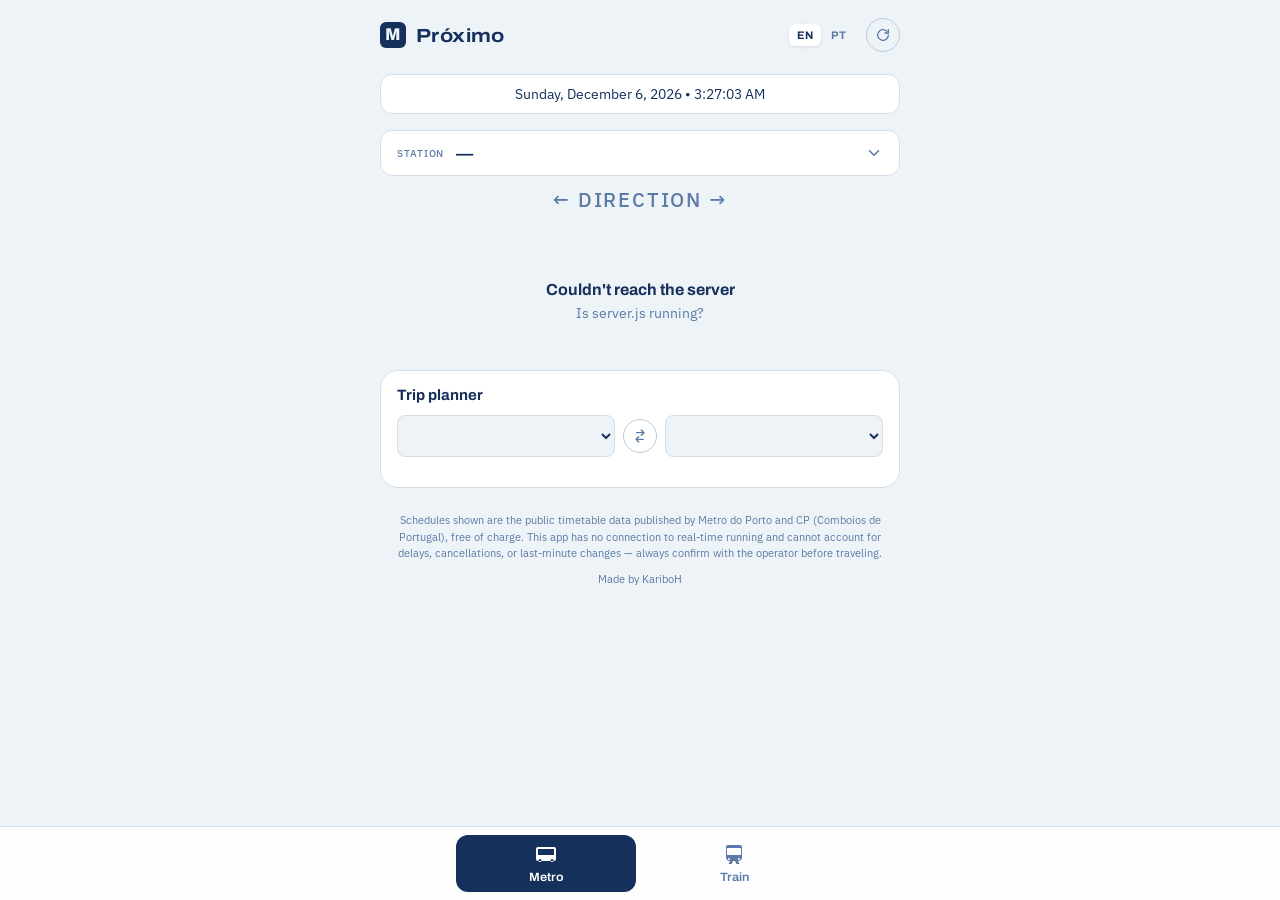
==== public/index.html @ eed1ecce "Added trip planer" ====
<!DOCTYPE html>
<html lang="en">

<head>
  <meta charset="utf-8">
  <meta name="viewport" content="width=device-width, initial-scale=1, viewport-fit=cover">
  <meta name="theme-color" content="#EEF3F7">
  <title>Próximo — Porto Metro</title>
  <link rel="icon" href="./images/favicon.svg" type="image/svg+xml">
  <link rel="preconnect" href="https://fonts.googleapis.com">
  <link rel="preconnect" href="https://fonts.gstatic.com" crossorigin>
  <link
    href="https://fonts.googleapis.com/css2?family=Archivo:wdth,wght@100..125,400..800&family=IBM+Plex+Mono:wght@400;500;600&family=IBM+Plex+Sans:wght@400;500;600&display=swap"
    rel="stylesheet">
  <link rel="stylesheet" href="style.css">
</head>

<body>

  <header class="masthead">
    <span class="masthead__mark" aria-hidden="true">M</span>
    <h1 class="masthead__title">Próximo</h1>
    <div class="lang-switch" id="lang-switch" role="group" data-i18n-aria-label="lang.aria"></div>
    <button class="masthead__refresh" id="refresh" type="button" data-i18n-aria-label="masthead.refresh">
      <svg viewBox="0 0 24 24" aria-hidden="true">
        <path d="M20 12a8 8 0 1 1-2.34-5.66M20 4v5h-5" />
      </svg>
    </button>
  </header>

  <main>
    <div class="status-bar">
      <div class="status-bar__clock" id="clock-display">—</div>
      <div class="status-bar__holiday" id="holiday-warning" hidden>
        <strong data-i18n="holiday.title"></strong>
        <span data-i18n="holiday.body"></span>
      </div>
    </div>
    <div class="chooser">
      <button class="chooser__current" id="stop-button" type="button" aria-expanded="false" aria-controls="stop-panel">
        <span class="chooser__eyebrow" data-i18n="station.label">Station</span>
        <span class="chooser__name" id="stop-name">—</span>
        <svg class="chooser__chev" viewBox="0 0 24 24" aria-hidden="true">
          <path d="M6 9l6 6 6-6" />
        </svg>
      </button>
      <div class="chooser__panel" id="stop-panel" hidden>
        <input class="chooser__search" id="stop-search" type="search" data-i18n-placeholder="station.search.placeholder"
          data-i18n-aria-label="station.search.aria" autocomplete="off" spellcheck="false">
        <div class="chooser__recents" id="stop-recents"></div>
        <ul class="chooser__list" id="stop-list" role="listbox" data-i18n-aria-label="station.list.aria"></ul>
      </div>
    </div>

    <section class="picker" aria-labelledby="picker-heading">
      <h2 class="picker__heading" id="picker-heading" data-i18n="direction.heading">Direction</h2>
      <div class="picker__diagram" id="diagram"></div>
      <div class="line-filter" id="line-filter" hidden>
        <span class="line-filter__label" id="line-filter-label"></span>
        <button type="button" class="line-filter__clear" id="line-filter-clear" data-i18n="line.clear"></button>
      </div>
    </section>

    <div class="line-dots" id="line-dots" hidden></div>

    <section class="board" id="board" aria-live="polite" aria-busy="true">
      <div class="board__loading" data-i18n="board.loading">Loading times…</div>
    </section>

    <section class="planner" aria-labelledby="planner-heading">
      <h2 class="planner__heading" id="planner-heading" data-i18n="planner.heading">Trip planner</h2>
      <div class="planner__row">
        <select class="planner__select" id="planner-from" data-i18n-aria-label="planner.from.aria"></select>
        <button type="button" class="planner__swap" id="planner-swap" data-i18n-aria-label="planner.swap.aria">
          <svg viewBox="0 0 24 24" aria-hidden="true">
            <path d="M7 7h11m0 0-4-4m4 4-4 4M17 17H6m0 0 4 4m-4-4 4-4" />
          </svg>
        </button>
        <select class="planner__select" id="planner-to" data-i18n-aria-label="planner.to.aria"></select>
      </div>
      <div class="planner__result" id="planner-result"></div>
    </section>

    <p class="stamp" id="stamp"></p>
    <p class="stamp" id="feed-validity"></p>
  </main>

  <p class="disclaimer" data-i18n="disclaimer.text"></p>

  <footer class="footer">Made by KariboH</footer>

  <nav class="tabbar" id="tabbar" role="tablist">
    <button class="tab" type="button" role="tab" data-mode="metro" aria-selected="true">
      <span class="tab__icon" aria-hidden="true">
        <svg viewBox="0 0 24 24"><path d="M4 4h16a2 2 0 0 1 2 2v10a2 2 0 0 1-2 2H4a2 2 0 0 1-2-2V6a2 2 0 0 1 2-2zm2 12a1.5 1.5 0 1 0 0 3 1.5 1.5 0 0 0 0-3zm12 0a1.5 1.5 0 1 0 0 3 1.5 1.5 0 0 0 0-3zM4 6v6h16V6H4z"/></svg>
      </span>
      <span class="tab__label" data-i18n="tab.metro">Metro</span>
    </button>
    <button class="tab" type="button" role="tab" data-mode="cp" aria-selected="false">
      <span class="tab__icon" aria-hidden="true">
        <svg viewBox="0 0 24 24"><path d="M6 2h12a2 2 0 0 1 2 2v10a4 4 0 0 1-4 4l1.5 3h-3L13 18h-2l-1.5 3h-3L8 18a4 4 0 0 1-4-4V4a2 2 0 0 1 2-2zm-1 10h14V5H5v7zm2 3a1 1 0 1 0 0 2 1 1 0 0 0 0-2zm10 0a1 1 0 1 0 0 2 1 1 0 0 0 0-2z"/></svg>
      </span>
      <span class="tab__label" data-i18n="tab.cp">Comboio</span>
    </button>
  </nav>

  <script type="module" src="app.js"></script>
</body>

</html>
---- public/style.css ----
/* ── Tokens ─────────────────────────────────────────────────────────
   Palette: Porto azulejo. Cool porcelain ground, cobalt ink, and the
   metro line colours as the only saturated things on the page.
   ------------------------------------------------------------------ */
:root {
  --porcelain: #eef3f7;
  --glaze: #ffffff;
  --ink: #16305c;
  --ink-soft: #5b7ba6;
  --hairline: #d4dfe9;
  --hairline-firm: #b9cbdc;

  --r-sm: 6px;
  --r-md: 12px;
  --r-lg: 18px;

  --pad: 20px;

  --display: "Archivo", system-ui, sans-serif;
  --body: "IBM Plex Sans", system-ui, sans-serif;
  --data: "IBM Plex Mono", ui-monospace, monospace;
}

* {
  box-sizing: border-box;
}

html,
body {
  margin: 0;
  background: var(--porcelain);
  color: var(--ink);
  font-family: var(--body);
  -webkit-text-size-adjust: 100%;
}

body {
  max-width: 560px;
  margin-inline: auto;
  padding: 0 var(--pad) calc(48px + env(safe-area-inset-bottom));
}

:focus-visible {
  outline: 2px solid var(--ink);
  outline-offset: 3px;
  border-radius: var(--r-sm);
}

/* ── Masthead ───────────────────────────────────────────────────── */
.masthead {
  display: flex;
  align-items: center;
  gap: 10px;
  padding: calc(18px + env(safe-area-inset-top)) 0 22px;
}

.masthead__mark {
  display: grid;
  place-items: center;
  width: 26px;
  height: 26px;
  border-radius: var(--r-sm);
  background: var(--ink);
  color: var(--porcelain);
  font-family: var(--display);
  font-weight: 800;
  font-size: 17px;
  line-height: 1;
  padding-bottom: 1px;
}

.masthead__title {
  margin: 0;
  font-family: var(--display);
  font-weight: 700;
  font-variation-settings: "wdth" 115;
  font-size: 19px;
  letter-spacing: 0.02em;
}

.lang-switch {
  margin-left: auto;
  display: flex;
  gap: 2px;
  padding: 2px;
  background: var(--porcelain);
  border-radius: 8px;
}
.lang-switch__btn {
  border: 0;
  border-radius: 6px;
  padding: 5px 8px;
  background: transparent;
  color: var(--ink-soft);
  font-family: var(--display);
  font-size: 11px;
  font-weight: 700;
  letter-spacing: 0.03em;
  cursor: pointer;
}
.lang-switch__btn[aria-pressed="true"] {
  background: var(--glaze);
  color: var(--ink);
  box-shadow: 0 1px 3px rgba(22, 48, 92, 0.12);
}

.masthead__refresh {
  width: 34px;
  height: 34px;
  display: grid;
  place-items: center;
  border: 1px solid var(--hairline-firm);
  border-radius: 50%;
  background: transparent;
  color: var(--ink-soft);
  cursor: pointer;
}
.masthead__refresh svg {
  width: 16px;
  height: 16px;
  fill: none;
  stroke: currentColor;
  stroke-width: 2;
  stroke-linecap: round;
  stroke-linejoin: round;
}
.masthead__refresh[data-spinning="true"] svg {
  animation: spin 700ms linear infinite;
}

@keyframes spin {
  to {
    transform: rotate(360deg);
  }
}

/* ── Status Bar & Clock ─────────────────────────────────────────── */
.status-bar {
  display: flex;
  flex-direction: column;
  gap: 8px;
  margin-bottom: 16px;
}

.status-bar__clock {
  text-align: center;
  font-family: var(--body);
  font-size: 14px;
  color: var(--ink);
  background: var(--glaze);
  padding: 10px;
  border: 1px solid var(--hairline);
  border-radius: var(--r-md);
}

.status-bar__holiday {
  background: #ffeeba; /* High-contrast warning yellow */
  color: #856404;
  padding: 12px 14px;
  border-radius: var(--r-md);
  border: 1px solid #ffeeba;
  font-family: var(--body);
  font-size: 13px;
  text-align: center;
  line-height: 1.4;
}

.status-bar__holiday strong {
  display: block;
  font-family: var(--display);
  font-size: 15px;
  margin-bottom: 2px;
}

/* ── Stop chooser ───────────────────────────────────────────────── */
.chooser {
  position: relative;
}

.chooser__current {
  width: 100%;
  display: grid;
  grid-template-columns: auto 1fr auto;
  align-items: center;
  gap: 12px;
  padding: 13px 16px;
  background: var(--glaze);
  border: 1px solid var(--hairline);
  border-radius: var(--r-md);
  cursor: pointer;
  text-align: left;
  font-family: inherit;
  color: inherit;
}
.chooser__eyebrow {
  font-size: 10px;
  font-weight: 500;
  letter-spacing: 0.09em;
  text-transform: uppercase;
  color: var(--ink-soft);
}
.chooser__name {
  font-family: var(--display);
  font-size: 16px;
  font-weight: 700;
  font-variation-settings: "wdth" 108;
}
.chooser__chev {
  width: 18px;
  height: 18px;
  fill: none;
  stroke: var(--ink-soft);
  stroke-width: 2;
  stroke-linecap: round;
  stroke-linejoin: round;
  transition: transform 160ms;
}
.chooser__current[aria-expanded="true"] .chooser__chev {
  transform: rotate(180deg);
}

.chooser__panel {
  position: absolute;
  inset: calc(100% + 6px) 0 auto;
  z-index: 20;
  background: var(--glaze);
  border: 1px solid var(--hairline-firm);
  border-radius: var(--r-md);
  box-shadow: 0 14px 34px rgba(22, 48, 92, 0.16);
  padding: 10px;
  display: flex;
  flex-direction: column;
  gap: 8px;
}
.chooser__panel[hidden] {
  display: none;
}

.chooser__search {
  width: 100%;
  padding: 11px 12px;
  border: 1px solid var(--hairline);
  border-radius: 8px;
  background: var(--porcelain);
  font-family: var(--body);
  font-size: 15px;
  color: var(--ink);
}
.chooser__search::placeholder {
  color: var(--ink-soft);
}

.chooser__recents {
  display: flex;
  flex-wrap: wrap;
  gap: 6px;
}
.chooser__recents:empty {
  display: none;
}
.chip {
  border: 1px solid var(--hairline-firm);
  background: transparent;
  border-radius: 999px;
  padding: 6px 12px;
  font-family: var(--display);
  font-size: 12px;
  font-weight: 600;
  color: var(--ink-soft);
  cursor: pointer;
}

.chooser__list {
  margin: 0;
  padding: 0;
  list-style: none;
  max-height: 46vh;
  overflow-y: auto;
  overscroll-behavior: contain;
}
.chooser__item {
  width: 100%;
  display: flex;
  align-items: center;
  gap: 10px;
  padding: 11px 8px;
  border: 0;
  border-bottom: 1px solid var(--hairline);
  background: transparent;
  font-family: var(--body);
  font-size: 15px;
  color: var(--ink);
  cursor: pointer;
  text-align: left;
}
li:last-child .chooser__item {
  border-bottom: 0;
}
.chooser__item[aria-selected="true"] {
  font-weight: 600;
}
.chooser__dots {
  margin-left: auto;
  display: flex;
  gap: 4px;
  flex: none;
}
.dot {
  width: 9px;
  height: 9px;
  border-radius: 50%;
  background: var(--c, var(--hairline-firm));
}
.chooser__none {
  padding: 18px 8px;
  text-align: center;
  color: var(--ink-soft);
  font-size: 14px;
}

/* ── Direction picker cards ─────────────────────────────────────── */
.picker {
  padding: 20px 0 24px;
}

.picker__heading {
  margin: -10px 0 10px;
  font-family: var(--body);
  font-size: 20px;
  font-weight: 500;
  letter-spacing: 0.09em;
  text-transform: uppercase;
  color: var(--ink-soft);
  text-align: center;
}

/* Add the left arrow */
.picker__heading::before {
  content: "← "; /* You can also use the unicode "\2190 " */
}

/* Add the right arrow */
.picker__heading::after {
  content: " →"; /* You can also use the unicode " \2192" */
}

.picker__diagram {
  display: grid;
  grid-template-columns: 1fr 1fr;
  gap: 10px;
}

/* Full-width for a terminus (single direction) */
.dircard--full {
  grid-column: 1 / -1;
}

.dircard {
  display: flex;
  flex-direction: column;
  gap: 12px;
  padding: 16px 16px 14px;
  background: var(--glaze);
  border: 2px solid var(--hairline);
  border-radius: var(--r-md);
  cursor: pointer;
  text-align: left;
  transition:
    border-color 160ms,
    background 160ms;
}

.dircard--active {
  border-color: var(--ink);
  background: var(--ink);
}

.dircard__top {
  display: flex;
  align-items: center;
  gap: 10px;
}

.dircard__arrow {
  flex: none;
  width: 28px;
  height: 28px;
  fill: none;
  stroke: var(--ink-soft);
  stroke-width: 2.2;
  stroke-linecap: round;
  stroke-linejoin: round;
  transition: stroke 160ms;
}
.dircard--active .dircard__arrow {
  stroke: var(--glaze);
}

.dircard__label {
  font-family: var(--display);
  font-size: 16px;
  font-weight: 700;
  font-variation-settings: "wdth" 108;
  color: var(--ink);
  line-height: 1.2;
  transition: color 160ms;
}
.dircard--active .dircard__label {
  color: var(--glaze);
}

/* Line pills */
.dircard__lines {
  display: flex;
  flex-direction: column;
  gap: 5px;
}

.dirpill {
  display: flex;
  align-items: center;
  gap: 7px;
  width: 100%;
  padding: 3px 4px;
  margin: -3px -4px;
  border-radius: 6px;
  background: transparent;
}
.dirpill--active {
  background: rgba(22, 48, 92, 0.08);
}
.dircard--active .dirpill--active {
  background: rgba(255, 255, 255, 0.2);
}
.dirpill--active .dirpill__dest {
  color: var(--ink);
  font-weight: 600;
}
.dircard--active .dirpill--active .dirpill__dest {
  color: var(--glaze);
}

.dirpill__badge {
  flex: none;
  display: grid;
  place-items: center;
  min-width: 28px;
  height: 20px;
  padding: 0 5px;
  border-radius: 4px;
  color: #fff;
  font-family: var(--display);
  font-size: 11px;
  font-weight: 700;
  line-height: 1;
}

.dirpill__dest {
  font-family: var(--body);
  font-size: 12px;
  color: var(--ink-soft);
  transition: color 160ms;
  white-space: nowrap;
  overflow: hidden;
  text-overflow: ellipsis;
}
.dircard--active .dirpill__dest {
  color: rgba(255, 255, 255, 0.75);
}

.line-dots {
  display: flex;
  flex-wrap: wrap;
  gap: 10px;
  margin: 4px 0 14px;
}
.line-dots[hidden] {
  display: none;
}
.linedot {
  min-width: 40px;
  height: 40px;
  padding: 0 6px;
  flex: none;
  display: grid;
  place-items: center;
  border-radius: 20px;
  border: 2px solid transparent;
  background: var(--c, var(--ink));
  color: #fff;
  font-family: var(--display);
  font-weight: 700;
  font-size: 15px;
  line-height: 1;
  white-space: nowrap;
  cursor: pointer;
  transition: transform 120ms, box-shadow 120ms;
}
.linedot:active {
  transform: scale(0.92);
}
.linedot--active {
  border-color: var(--ink);
  box-shadow: 0 0 0 2px var(--glaze), 0 0 0 4px var(--ink);
}

.line-filter {
  display: flex;
  align-items: center;
  justify-content: space-between;
  gap: 10px;
  margin-top: 10px;
  padding: 8px 12px;
  background: var(--glaze);
  border: 1px solid var(--hairline);
  border-radius: var(--r-md);
}
.line-filter[hidden] {
  display: none;
}
.line-filter__label {
  display: flex;
  align-items: center;
}
.line-filter__clear {
  border: 0;
  background: transparent;
  color: var(--ink-soft);
  font-family: var(--display);
  font-size: 12px;
  font-weight: 600;
  text-decoration: underline;
  cursor: pointer;
  padding: 4px;
}

/* ── Board ──────────────────────────────────────────────────────── */
.board {
  display: flex;
  flex-direction: column;
  gap: 8px;
}

.board__loading,
.board__empty {
  padding: 34px 0;
  text-align: center;
  color: var(--ink-soft);
  font-size: 14px;
}
.board__empty strong {
  display: block;
  font-family: var(--display);
  font-size: 16px;
  color: var(--ink);
  margin-bottom: 6px;
}

/* line badge */
.badge {
  display: grid;
  place-items: center;
  min-width: 28px;
  height: 28px;
  padding: 0 6px;
  border-radius: 14px;
  background: var(--line, var(--ink));
  color: #fff;
  font-family: var(--display);
  font-weight: 700;
  font-size: 14px;
  line-height: 1;
  white-space: nowrap;
  flex: none;
}
.badge--lg {
  min-width: 38px;
  height: 38px;
  padding: 0 8px;
  border-radius: 19px;
  font-size: 18px;
}
.badge--onlight {
  color: #fff;
}

/* next departure — the one you actually look at */
.next {
  position: relative;
  display: grid;
  grid-template-columns: auto 1fr auto;
  align-items: center;
  gap: 14px;
  padding: 22px 20px;
  background: var(--glaze);
  border: 1px solid var(--hairline);
  border-radius: var(--r-lg);
  overflow: hidden;
}
.next::before {
  content: "";
  position: absolute;
  inset: 0 auto 0 0;
  width: 5px;
  background: var(--line, var(--ink));
}

.next__headsign {
  display: flex;
  align-items: center;
  gap: 8px;
  font-family: var(--display);
  font-size: 17px;
  font-weight: 600;
  font-variation-settings: "wdth" 105;
  line-height: 1.2;
}
.next__time {
  font-family: var(--data);
  font-size: 12px;
  color: var(--ink-soft);
  margin-top: 3px;
}

.next__count {
  display: flex;
  align-items: baseline;
  gap: 3px;
}
.next__min {
  font-family: var(--display);
  font-size: 46px;
  font-weight: 700;
  font-variation-settings: "wdth" 112;
  line-height: 0.9;
  font-variant-numeric: tabular-nums;
}
.next__unit {
  font-family: var(--body);
  font-size: 12px;
  font-weight: 500;
  color: var(--ink-soft);
}
.next__due {
  font-family: var(--display);
  font-size: 22px;
  font-weight: 700;
  font-variation-settings: "wdth" 112;
  color: var(--line, var(--ink));
}

/* the rest */
.row {
  display: grid;
  grid-template-columns: auto 1fr auto;
  align-items: center;
  gap: 14px;
  padding: 13px 20px;
  background: var(--glaze);
  border: 1px solid var(--hairline);
  border-radius: var(--r-md);
}
.row__headsign {
  display: flex;
  align-items: center;
  gap: 6px;
  font-size: 14px;
  font-weight: 500;
  line-height: 1.2;
}

.last-tag {
  flex: none;
  padding: 2px 7px;
  border-radius: 999px;
  background: #c0392b;
  color: #fff;
  font-family: var(--display);
  font-size: 10px;
  font-weight: 700;
  letter-spacing: 0.04em;
  text-transform: uppercase;
  line-height: 1.5;
}
.row__time {
  font-family: var(--data);
  font-size: 11px;
  color: var(--ink-soft);
  margin-top: 2px;
}
.row__count {
  font-family: var(--data);
  font-size: 15px;
  font-weight: 600;
  font-variant-numeric: tabular-nums;
}
.row__count span {
  font-size: 10px;
  font-weight: 400;
  color: var(--ink-soft);
  margin-left: 2px;
}

/* ── Stamp ──────────────────────────────────────────────────────── */
.stamp {
  margin: 20px 0 0;
  text-align: center;
  font-family: var(--data);
  font-size: 10px;
  letter-spacing: 0.06em;
  color: var(--hairline-firm);
  text-transform: uppercase;
}

.stamp[data-stale="true"] {
  color: #b25000;
  letter-spacing: 0.02em;
}

body[data-loading="true"] .board {
  opacity: 0.45;
}
.board {
  transition: opacity 160ms;
}

@media (prefers-reduced-motion: reduce) {
  * {
    animation-duration: 0.01ms !important;
    transition-duration: 0.01ms !important;
  }
}

/* ── Bottom tab bar ─────────────────────────────────────────────── */
body {
  padding-bottom: calc(76px + env(safe-area-inset-bottom));
}

.tabbar {
  position: fixed;
  left: 0;
  right: 0;
  bottom: 0;
  z-index: 40;
  display: flex;
  justify-content: center;
  gap: 8px;
  padding: 8px 12px calc(8px + env(safe-area-inset-bottom));
  background: rgba(255, 255, 255, 0.9);
  backdrop-filter: blur(12px);
  -webkit-backdrop-filter: blur(12px);
  border-top: 1px solid var(--hairline);
}
.tab {
  flex: 1;
  max-width: 180px;
  display: flex;
  flex-direction: column;
  align-items: center;
  gap: 3px;
  padding: 8px 4px;
  border: 0;
  border-radius: 12px;
  background: transparent;
  color: var(--ink-soft);
  cursor: pointer;
  transition:
    background 140ms,
    color 140ms;
}
.tab__icon svg {
  width: 24px;
  height: 24px;
  fill: currentColor;
  display: block;
}
.tab__label {
  font-family: var(--display);
  font-size: 12px;
  font-weight: 600;
  font-variation-settings: "wdth" 105;
}
.tab[aria-selected="true"] {
  background: var(--ink);
  color: var(--glaze);
}

/* ── Find-mode switch ───────────────────────────────────────────── */
.modes {
  display: flex;
  gap: 4px;
  padding: 4px;
  background: var(--porcelain);
  border-radius: 10px;
}
.modes__btn {
  flex: 1;
  padding: 8px;
  border: 0;
  border-radius: 7px;
  background: transparent;
  color: var(--ink-soft);
  font-family: var(--display);
  font-size: 13px;
  font-weight: 600;
  cursor: pointer;
}
.modes__btn[aria-selected="true"] {
  background: var(--glaze);
  color: var(--ink);
  box-shadow: 0 1px 3px rgba(22, 48, 92, 0.12);
}

.find {
  display: flex;
  flex-direction: column;
  gap: 8px;
}

/* ── Line badges grid ───────────────────────────────────────────── */
.lines {
  display: grid;
  grid-template-columns: repeat(auto-fill, minmax(56px, 1fr));
  gap: 7px;
  max-height: 44vh;
  overflow-y: auto;
  overscroll-behavior: contain;
  padding: 2px;
}
.linebadge {
  aspect-ratio: 1.6;
  border: 0;
  border-radius: 8px;
  background: var(--c, var(--ink));
  color: var(--t, #fff);
  font-family: var(--display);
  font-size: 15px;
  font-weight: 700;
  cursor: pointer;
  display: grid;
  place-items: center;
}

.lineback {
  display: flex;
  align-items: center;
  gap: 10px;
  padding: 4px 2px 10px;
  border-bottom: 1px solid var(--hairline);
  margin-bottom: 4px;
}
.lineback__btn {
  border: 1px solid var(--hairline-firm);
  background: transparent;
  border-radius: 8px;
  padding: 6px 10px;
  font-family: var(--display);
  font-weight: 600;
  font-size: 13px;
  color: var(--ink-soft);
  cursor: pointer;
}
.lineback__title {
  display: grid;
  place-items: center;
  min-width: 34px;
  height: 26px;
  padding: 0 8px;
  border-radius: 6px;
  background: var(--c);
  color: var(--t);
  font-family: var(--display);
  font-weight: 700;
  font-size: 14px;
}

.chooser__itemname {
  flex: 1;
}

.parking-icon {
  width: 15px;
  height: 15px;
  margin-left: 6px;
  vertical-align: -2px;
  flex: none;
}

.chooser__name .parking-icon {
  width: 16px;
  height: 16px;
  vertical-align: -3px;
}

/* ── Near me ────────────────────────────────────────────────────── */
.near__cta {
  padding: 13px;
  border: 0;
  border-radius: 10px;
  background: var(--ink);
  color: var(--glaze);
  font-family: var(--display);
  font-size: 15px;
  font-weight: 600;
  cursor: pointer;
}
.near__note {
  margin: 4px 2px;
  font-size: 13px;
  color: var(--ink-soft);
}
.dist {
  font-family: var(--data);
  font-size: 12px;
  color: var(--ink-soft);
  margin-right: 8px;
  white-space: nowrap;
}

/* Badge honors per-line text color when provided */
.badge {
  color: var(--txt, #fff);
  background: var(--line, var(--ink));
}

/* Metro mark in masthead flips to a bus glyph on the buses tab is unnecessary;
   keep the M. */

/* ── Trip planner ───────────────────────────────────────────────── */
.planner {
  margin-top: 14px;
  padding: 16px;
  background: var(--glaze);
  border: 1px solid var(--hairline);
  border-radius: var(--r-lg);
}
.planner__heading {
  margin: 0 0 12px;
  font-family: var(--display);
  font-size: 15px;
  font-weight: 700;
  color: var(--ink);
}
.planner__row {
  display: grid;
  grid-template-columns: 1fr auto 1fr;
  align-items: center;
  gap: 8px;
}
.planner__select {
  width: 100%;
  padding: 10px 8px;
  border: 1px solid var(--hairline);
  border-radius: 8px;
  background: var(--porcelain);
  font-family: var(--body);
  font-size: 14px;
  color: var(--ink);
}
.planner__swap {
  flex: none;
  width: 34px;
  height: 34px;
  display: grid;
  place-items: center;
  border: 1px solid var(--hairline-firm);
  border-radius: 50%;
  background: transparent;
  color: var(--ink-soft);
  cursor: pointer;
  transition: transform 160ms, color 140ms;
}
.planner__swap svg {
  width: 16px;
  height: 16px;
  fill: none;
  stroke: currentColor;
  stroke-width: 2;
  stroke-linecap: round;
  stroke-linejoin: round;
}
.planner__swap:hover {
  color: var(--ink);
}
.planner__swap:active {
  transform: rotate(180deg);
}
.planner__result {
  display: flex;
  flex-direction: column;
  gap: 8px;
  margin-top: 14px;
}
.planner__tag {
  align-self: flex-start;
  padding: 3px 9px;
  border-radius: 999px;
  background: var(--porcelain);
  color: var(--ink-soft);
  font-family: var(--display);
  font-size: 11px;
  font-weight: 700;
  text-transform: uppercase;
  letter-spacing: 0.03em;
}
.planner__leg {
  display: flex;
  flex-direction: column;
  gap: 8px;
  padding: 10px 12px;
  background: var(--porcelain);
  border-radius: var(--r-md);
}
.planner__legoptions {
  display: flex;
  flex-direction: column;
  gap: 6px;
}
.planner__legoption {
  display: flex;
  align-items: center;
  gap: 8px;
}
.planner__legheadsign {
  font-family: var(--display);
  font-size: 14px;
  font-weight: 600;
  color: var(--ink);
}
.planner__legstops {
  font-size: 12px;
  color: var(--ink-soft);
}
.planner__transfer {
  padding: 2px 4px;
  font-size: 12px;
  font-weight: 600;
  color: var(--ink-soft);
}
.planner__error {
  font-size: 13px;
  color: var(--ink-soft);
}
.planner__fares {
  display: flex;
  flex-wrap: wrap;
  gap: 10px;
  margin-top: 4px;
  padding-top: 10px;
  border-top: 1px solid var(--hairline);
}
.planner__fare {
  display: flex;
  align-items: baseline;
  gap: 6px;
  padding: 8px 12px;
  background: var(--porcelain);
  border-radius: var(--r-sm);
}
.planner__fareprice {
  font-family: var(--display);
  font-size: 18px;
  font-weight: 700;
  color: var(--ink);
}
.planner__fareline {
  font-size: 12px;
  color: var(--ink-soft);
}

/* ── Disclaimer ─────────────────────────────────────────────────── */
.disclaimer {
  margin: 24px 0 0;
  padding: 0 4px;
  text-align: center;
  font-family: var(--body);
  font-size: 11px;
  line-height: 1.5;
  color: var(--ink-soft);
}

/* ── Footer ─────────────────────────────────────────────────────── */
.footer {
  margin: 10px 0 0;
  padding-bottom: calc(12px + env(safe-area-inset-bottom));
  text-align: center;
  font-family: var(--body);
  font-size: 11px;
  color: var(--ink-soft);
}
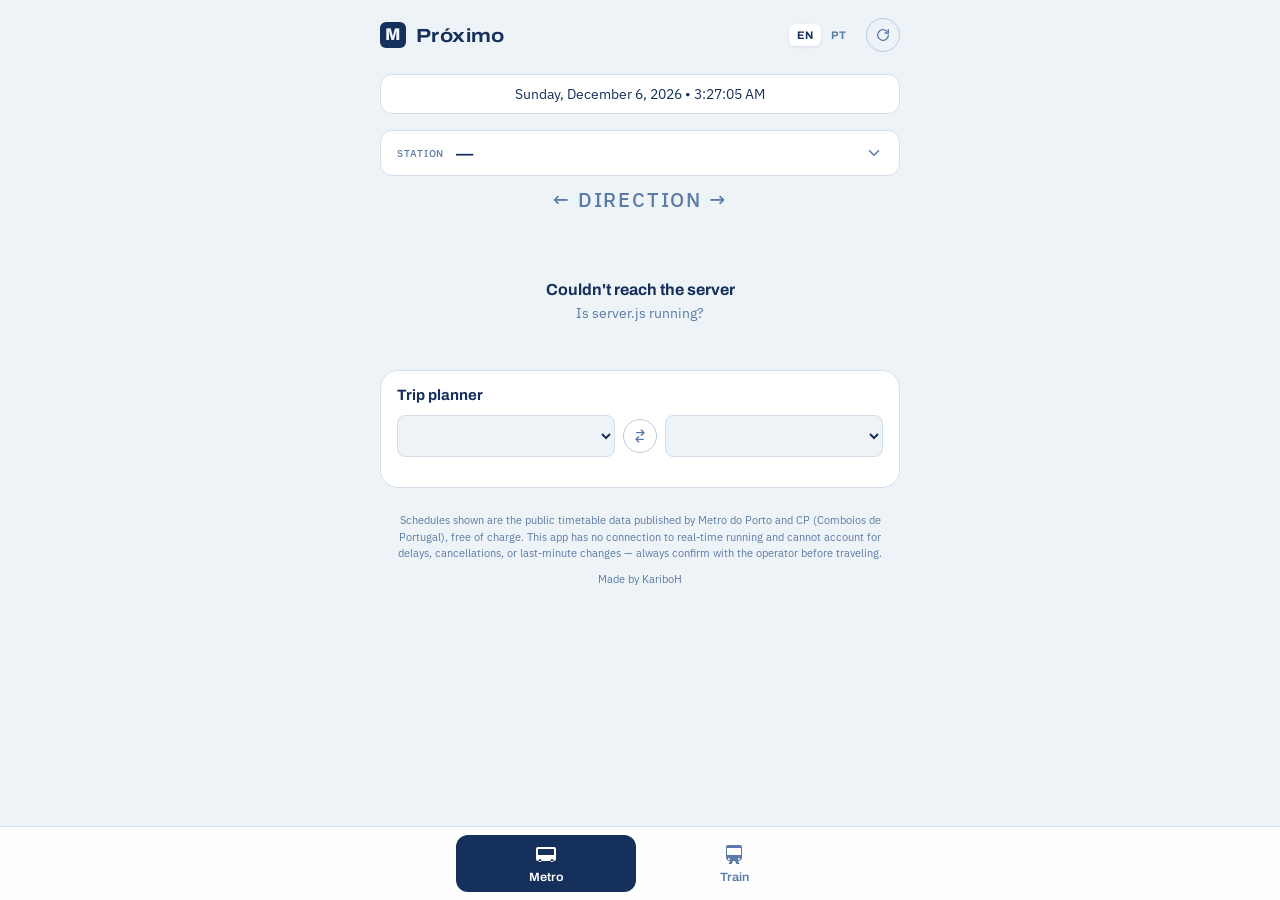
==== commit ea4173e1: "Added gps location for nearest stop" ====
--- a/public/index.html
+++ b/public/index.html
@@ -47,6 +47,13 @@
       <div class="chooser__panel" id="stop-panel" hidden>
         <input class="chooser__search" id="stop-search" type="search" data-i18n-placeholder="station.search.placeholder"
           data-i18n-aria-label="station.search.aria" autocomplete="off" spellcheck="false">
+        <button type="button" class="chooser__near" id="stop-near">
+          <svg viewBox="0 0 24 24" aria-hidden="true">
+            <path d="M12 2a7 7 0 0 0-7 7c0 5.25 7 13 7 13s7-7.75 7-13a7 7 0 0 0-7-7Z" />
+            <circle cx="12" cy="9" r="2.5" />
+          </svg>
+          <span class="chooser__nearlabel" data-i18n="station.near">Use my location</span>
+        </button>
         <div class="chooser__recents" id="stop-recents"></div>
         <ul class="chooser__list" id="stop-list" role="listbox" data-i18n-aria-label="station.list.aria"></ul>
       </div>
--- a/public/style.css
+++ b/public/style.css
@@ -250,6 +250,40 @@
   color: var(--ink-soft);
 }
 
+.chooser__near {
+  display: flex;
+  align-items: center;
+  gap: 8px;
+  width: 100%;
+  padding: 10px 12px;
+  border: 1px dashed var(--hairline-firm);
+  border-radius: 8px;
+  background: transparent;
+  color: var(--ink-soft);
+  font-family: var(--display);
+  font-size: 13px;
+  font-weight: 600;
+  cursor: pointer;
+}
+.chooser__near:hover {
+  color: var(--ink);
+  border-color: var(--ink-soft);
+}
+.chooser__near:disabled {
+  cursor: default;
+  opacity: 0.7;
+}
+.chooser__near svg {
+  flex: none;
+  width: 16px;
+  height: 16px;
+  fill: none;
+  stroke: currentColor;
+  stroke-width: 2;
+  stroke-linecap: round;
+  stroke-linejoin: round;
+}
+
 .chooser__recents {
   display: flex;
   flex-wrap: wrap;
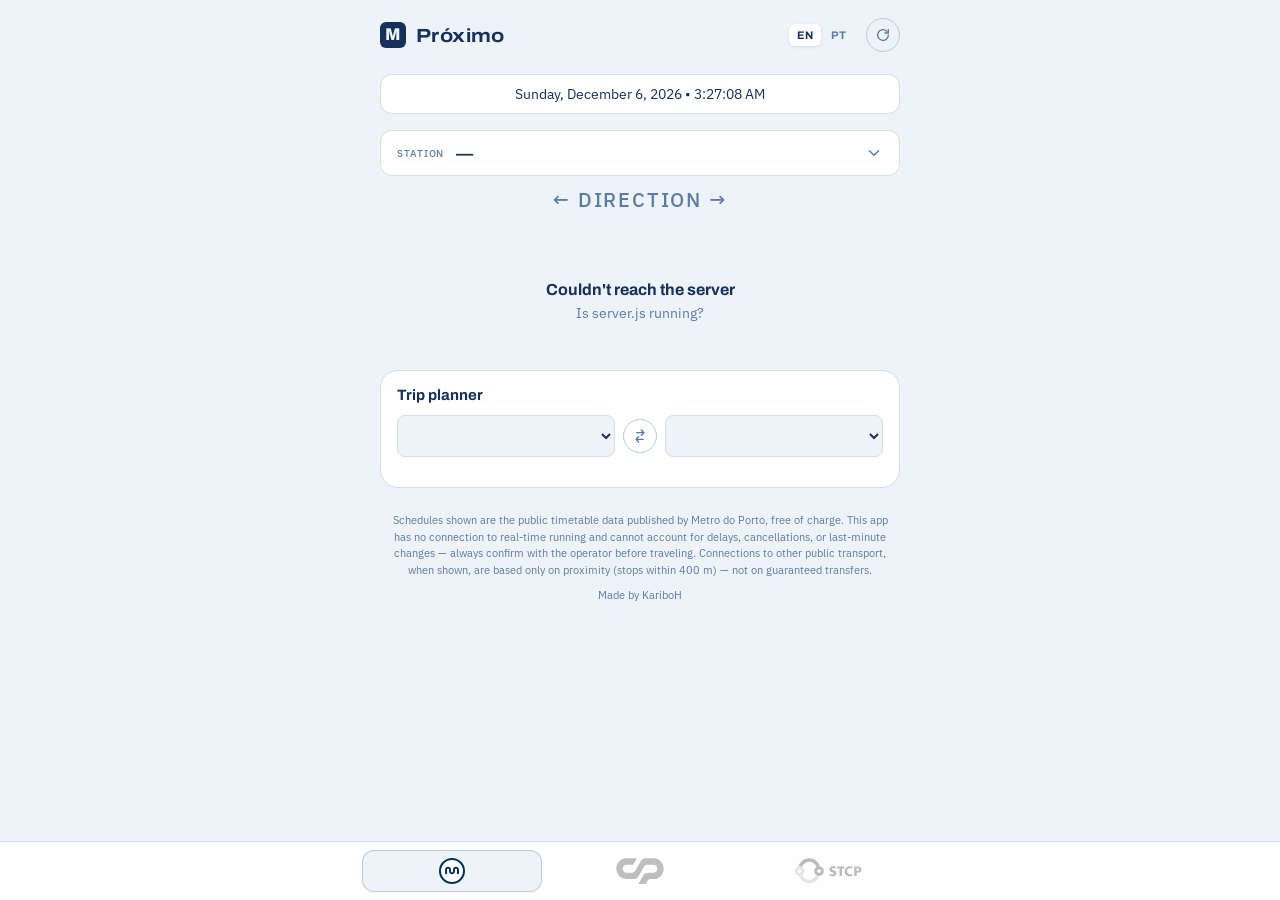
==== commit 355bdd06: "STCP , connections, SVG logo implemented. Fixed Small phone screens resolution zoom bug" ====
--- a/public/index.html
+++ b/public/index.html
@@ -92,22 +92,19 @@
     <p class="stamp" id="feed-validity"></p>
   </main>
 
-  <p class="disclaimer" data-i18n="disclaimer.text"></p>
+  <p class="disclaimer" id="disclaimer"></p>
 
   <footer class="footer">Made by KariboH</footer>
 
   <nav class="tabbar" id="tabbar" role="tablist">
-    <button class="tab" type="button" role="tab" data-mode="metro" aria-selected="true">
-      <span class="tab__icon" aria-hidden="true">
-        <svg viewBox="0 0 24 24"><path d="M4 4h16a2 2 0 0 1 2 2v10a2 2 0 0 1-2 2H4a2 2 0 0 1-2-2V6a2 2 0 0 1 2-2zm2 12a1.5 1.5 0 1 0 0 3 1.5 1.5 0 0 0 0-3zm12 0a1.5 1.5 0 1 0 0 3 1.5 1.5 0 0 0 0-3zM4 6v6h16V6H4z"/></svg>
-      </span>
-      <span class="tab__label" data-i18n="tab.metro">Metro</span>
+    <button class="tab" type="button" role="tab" data-mode="metro" aria-selected="true" data-i18n-aria-label="tab.metro">
+      <img class="tab__img" src="./images/METRO.svg" alt="">
     </button>
-    <button class="tab" type="button" role="tab" data-mode="cp" aria-selected="false">
-      <span class="tab__icon" aria-hidden="true">
-        <svg viewBox="0 0 24 24"><path d="M6 2h12a2 2 0 0 1 2 2v10a4 4 0 0 1-4 4l1.5 3h-3L13 18h-2l-1.5 3h-3L8 18a4 4 0 0 1-4-4V4a2 2 0 0 1 2-2zm-1 10h14V5H5v7zm2 3a1 1 0 1 0 0 2 1 1 0 0 0 0-2zm10 0a1 1 0 1 0 0 2 1 1 0 0 0 0-2z"/></svg>
-      </span>
-      <span class="tab__label" data-i18n="tab.cp">Comboio</span>
+    <button class="tab" type="button" role="tab" data-mode="cp" aria-selected="false" data-i18n-aria-label="tab.cp">
+      <img class="tab__img" src="./images/CP.svg" alt="">
+    </button>
+    <button class="tab" type="button" role="tab" data-mode="stcp" aria-selected="false" data-i18n-aria-label="tab.stcp">
+      <img class="tab__img" src="./images/STCP.svg" alt="">
     </button>
   </nav>
 
--- a/public/style.css
+++ b/public/style.css
@@ -378,9 +378,12 @@
   content: " →"; /* You can also use the unicode " \2192" */
 }
 
+/* minmax(0,…) + min-width:0 down the chain let the cards actually shrink on
+   narrow phones — with plain 1fr the nowrap pill text sets a minimum width
+   and the whole page ends up wider than the screen (zoomed out). */
 .picker__diagram {
   display: grid;
-  grid-template-columns: 1fr 1fr;
+  grid-template-columns: minmax(0, 1fr) minmax(0, 1fr);
   gap: 10px;
 }
 
@@ -390,6 +393,7 @@
 }
 
 .dircard {
+  min-width: 0;
   display: flex;
   flex-direction: column;
   gap: 12px;
@@ -431,6 +435,9 @@
 }
 
 .dircard__label {
+  min-width: 0;
+  overflow-wrap: anywhere;
+  hyphens: auto;
   font-family: var(--display);
   font-size: 16px;
   font-weight: 700;
@@ -438,6 +445,13 @@
   color: var(--ink);
   line-height: 1.2;
   transition: color 160ms;
+}
+/* Ultra-narrow phones: the two-up cards leave ~65px for the label text,
+   so drop a size instead of shattering words like "Estádio" mid-letter. */
+@media (max-width: 374px) {
+  .dircard__label {
+    font-size: 14px;
+  }
 }
 .dircard--active .dircard__label {
   color: var(--glaze);
@@ -490,6 +504,8 @@
 }
 
 .dirpill__dest {
+  flex: 1;
+  min-width: 0;
   font-family: var(--body);
   font-size: 12px;
   color: var(--ink-soft);
@@ -682,6 +698,14 @@
   font-variation-settings: "wdth" 112;
   color: var(--line, var(--ink));
 }
+.next__due--departed {
+  font-size: 14px;
+  color: var(--ink-soft);
+}
+.next--departed,
+.row--departed {
+  opacity: 0.55;
+}
 
 /* the rest */
 .row {
@@ -709,6 +733,20 @@
   border-radius: 999px;
   background: #c0392b;
   color: #fff;
+  font-family: var(--display);
+  font-size: 10px;
+  font-weight: 700;
+  letter-spacing: 0.04em;
+  text-transform: uppercase;
+  line-height: 1.5;
+}
+.term-tag {
+  flex: none;
+  padding: 2px 7px;
+  border-radius: 999px;
+  background: var(--porcelain, #eee);
+  color: var(--ink-soft, #555);
+  border: 1px solid var(--hairline, #ccc);
   font-family: var(--display);
   font-size: 10px;
   font-weight: 700;
@@ -802,21 +840,26 @@
     background 140ms,
     color 140ms;
 }
-.tab__icon svg {
-  width: 24px;
-  height: 24px;
-  fill: currentColor;
+/* Operator logos keep their brand colors, so tabs mute inactive ones with
+   opacity instead of recoloring, and the active pill stays light — the
+   logos wouldn't survive on a dark background. */
+.tab__img {
+  height: 26px;
+  width: auto;
+  max-width: 72px;
   display: block;
-}
-.tab__label {
-  font-family: var(--display);
-  font-size: 12px;
-  font-weight: 600;
-  font-variation-settings: "wdth" 105;
+  object-fit: contain;
+  opacity: 0.45;
+  filter: grayscale(1);
+  transition: opacity 140ms, filter 140ms;
 }
 .tab[aria-selected="true"] {
-  background: var(--ink);
-  color: var(--glaze);
+  background: var(--porcelain);
+  box-shadow: inset 0 0 0 1px var(--hairline-firm);
+}
+.tab[aria-selected="true"] .tab__img {
+  opacity: 1;
+  filter: none;
 }
 
 /* ── Find-mode switch ───────────────────────────────────────────── */
@@ -923,6 +966,24 @@
 .chooser__name .parking-icon {
   width: 16px;
   height: 16px;
+  vertical-align: -3px;
+}
+
+/* Interchange icons — other operators reachable on foot from this stop.
+   Operator logos with intrinsic colors; height-capped, width follows the
+   logo's aspect ratio (the STCP wordmark is wide). */
+.conn-icon {
+  height: 14px;
+  width: auto;
+  max-width: 40px;
+  object-fit: contain;
+  margin-left: 6px;
+  vertical-align: -2px;
+  flex: none;
+}
+.chooser__name .conn-icon {
+  height: 16px;
+  max-width: 46px;
   vertical-align: -3px;
 }
 
@@ -1101,6 +1162,18 @@
   font-size: 12px;
   color: var(--ink-soft);
 }
+.planner__fareticket {
+  font-size: 12px;
+  font-weight: 700;
+  letter-spacing: 0.02em;
+  color: var(--ink);
+  text-transform: uppercase;
+}
+.planner__zones {
+  flex-basis: 100%;
+  font-size: 12px;
+  color: var(--ink-soft);
+}
 
 /* ── Disclaimer ─────────────────────────────────────────────────── */
 .disclaimer {
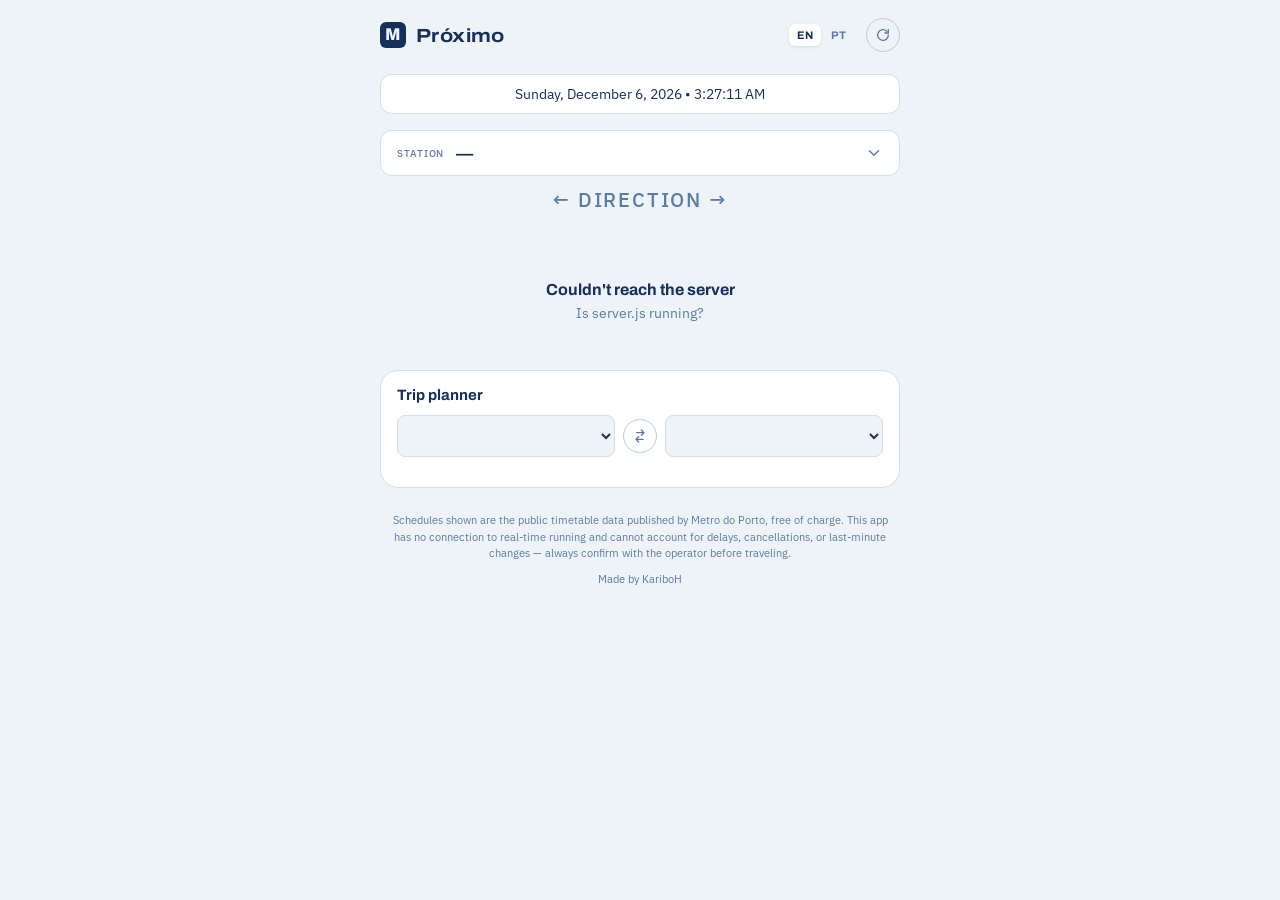
==== commit b7593ad0: "Drop CP/STCP from server, updater and frontend Follow-up to 833fa40, which deleted the CP/STCP files" ====
--- a/public/index.html
+++ b/public/index.html
@@ -96,18 +96,6 @@
 
   <footer class="footer">Made by KariboH</footer>
 
-  <nav class="tabbar" id="tabbar" role="tablist">
-    <button class="tab" type="button" role="tab" data-mode="metro" aria-selected="true" data-i18n-aria-label="tab.metro">
-      <img class="tab__img" src="./images/METRO.svg" alt="">
-    </button>
-    <button class="tab" type="button" role="tab" data-mode="cp" aria-selected="false" data-i18n-aria-label="tab.cp">
-      <img class="tab__img" src="./images/CP.svg" alt="">
-    </button>
-    <button class="tab" type="button" role="tab" data-mode="stcp" aria-selected="false" data-i18n-aria-label="tab.stcp">
-      <img class="tab__img" src="./images/STCP.svg" alt="">
-    </button>
-  </nav>
-
   <script type="module" src="app.js"></script>
 </body>
 
--- a/public/style.css
+++ b/public/style.css
@@ -803,65 +803,6 @@
   }
 }
 
-/* ── Bottom tab bar ─────────────────────────────────────────────── */
-body {
-  padding-bottom: calc(76px + env(safe-area-inset-bottom));
-}
-
-.tabbar {
-  position: fixed;
-  left: 0;
-  right: 0;
-  bottom: 0;
-  z-index: 40;
-  display: flex;
-  justify-content: center;
-  gap: 8px;
-  padding: 8px 12px calc(8px + env(safe-area-inset-bottom));
-  background: rgba(255, 255, 255, 0.9);
-  backdrop-filter: blur(12px);
-  -webkit-backdrop-filter: blur(12px);
-  border-top: 1px solid var(--hairline);
-}
-.tab {
-  flex: 1;
-  max-width: 180px;
-  display: flex;
-  flex-direction: column;
-  align-items: center;
-  gap: 3px;
-  padding: 8px 4px;
-  border: 0;
-  border-radius: 12px;
-  background: transparent;
-  color: var(--ink-soft);
-  cursor: pointer;
-  transition:
-    background 140ms,
-    color 140ms;
-}
-/* Operator logos keep their brand colors, so tabs mute inactive ones with
-   opacity instead of recoloring, and the active pill stays light — the
-   logos wouldn't survive on a dark background. */
-.tab__img {
-  height: 26px;
-  width: auto;
-  max-width: 72px;
-  display: block;
-  object-fit: contain;
-  opacity: 0.45;
-  filter: grayscale(1);
-  transition: opacity 140ms, filter 140ms;
-}
-.tab[aria-selected="true"] {
-  background: var(--porcelain);
-  box-shadow: inset 0 0 0 1px var(--hairline-firm);
-}
-.tab[aria-selected="true"] .tab__img {
-  opacity: 1;
-  filter: none;
-}
-
 /* ── Find-mode switch ───────────────────────────────────────────── */
 .modes {
   display: flex;
@@ -969,24 +910,6 @@
   vertical-align: -3px;
 }
 
-/* Interchange icons — other operators reachable on foot from this stop.
-   Operator logos with intrinsic colors; height-capped, width follows the
-   logo's aspect ratio (the STCP wordmark is wide). */
-.conn-icon {
-  height: 14px;
-  width: auto;
-  max-width: 40px;
-  object-fit: contain;
-  margin-left: 6px;
-  vertical-align: -2px;
-  flex: none;
-}
-.chooser__name .conn-icon {
-  height: 16px;
-  max-width: 46px;
-  vertical-align: -3px;
-}
-
 /* ── Near me ────────────────────────────────────────────────────── */
 .near__cta {
   padding: 13px;
@@ -1017,9 +940,6 @@
   color: var(--txt, #fff);
   background: var(--line, var(--ink));
 }
-
-/* Metro mark in masthead flips to a bus glyph on the buses tab is unnecessary;
-   keep the M. */
 
 /* ── Trip planner ───────────────────────────────────────────────── */
 .planner {
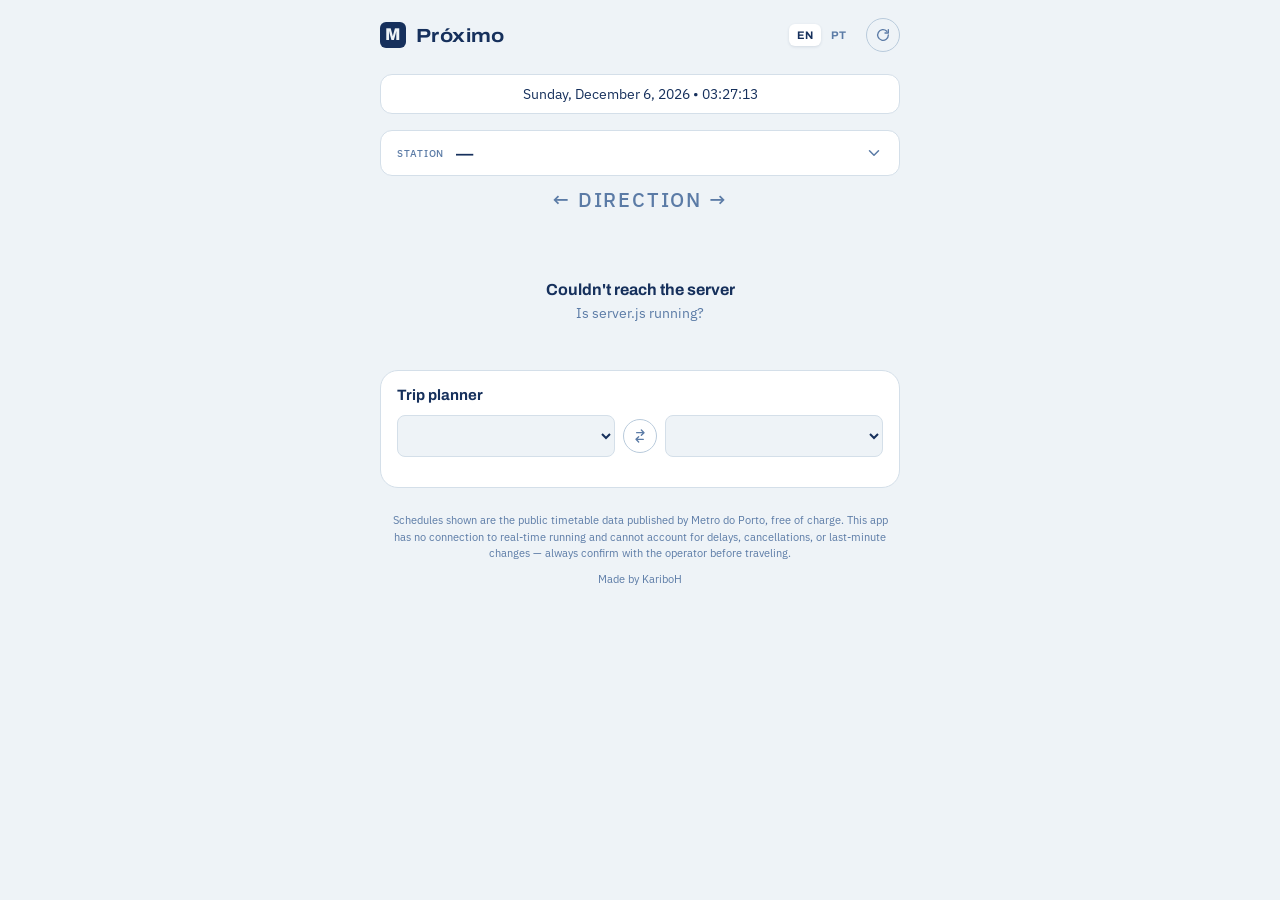
==== commit 3f08ed7d: "Show app version in the footer; 24-hour clock The server reads the commit it was started from out of" ====
--- a/public/index.html
+++ b/public/index.html
@@ -94,7 +94,7 @@
 
   <p class="disclaimer" id="disclaimer"></p>
 
-  <footer class="footer">Made by KariboH</footer>
+  <footer class="footer">Made by KariboH<span class="footer__version" id="app-version"></span></footer>
 
   <script type="module" src="app.js"></script>
 </body>
--- a/public/style.css
+++ b/public/style.css
@@ -1115,3 +1115,10 @@
   font-size: 11px;
   color: var(--ink-soft);
 }
+.footer__version {
+  display: block;
+  margin-top: 2px;
+  font-family: var(--data);
+  font-size: 10px;
+  opacity: 0.8;
+}
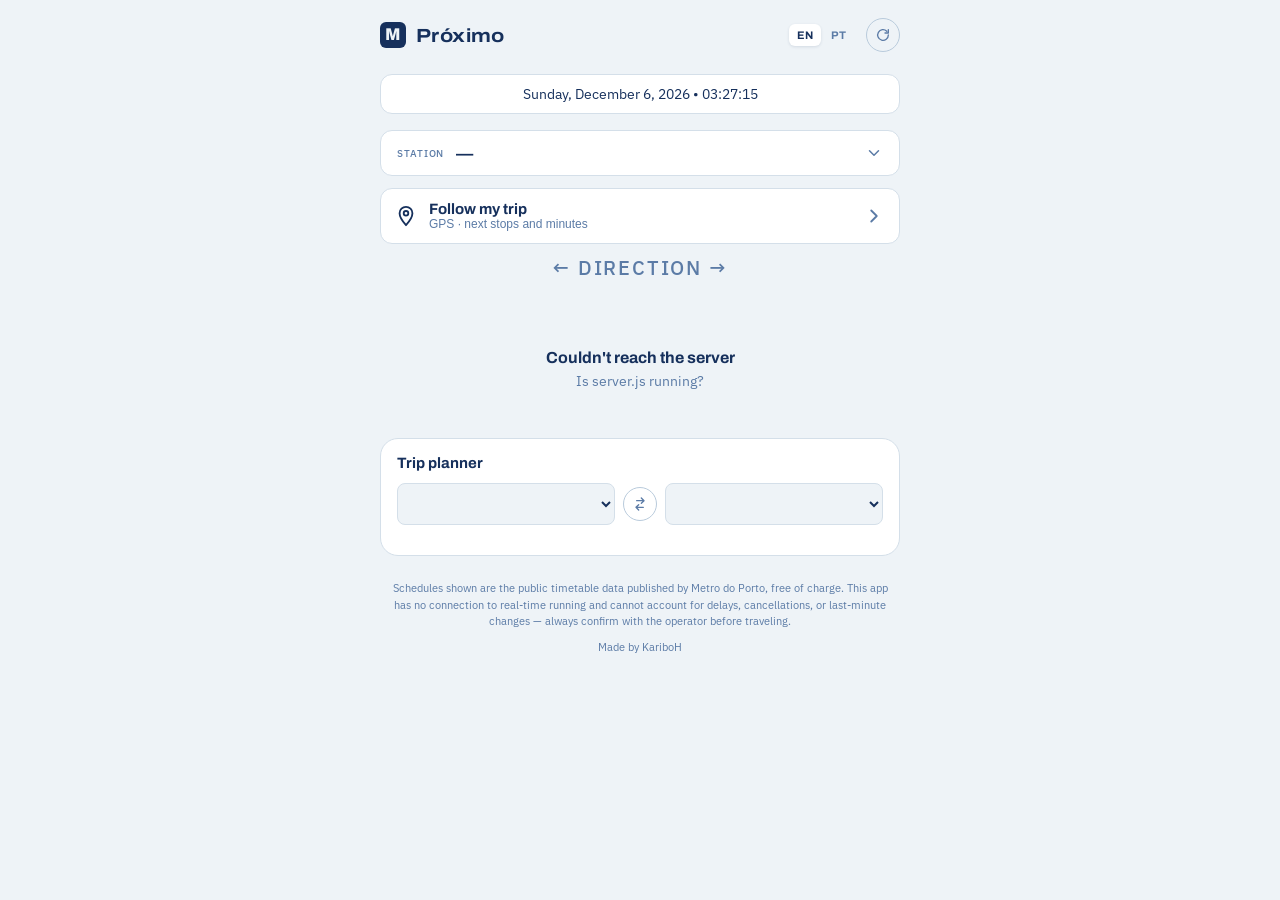
==== commit 54fadc5c: "Add "follow my trip": GPS view of the line with next stops and minutes A full-screen trip view opene" ====
--- a/public/index.html
+++ b/public/index.html
@@ -59,6 +59,20 @@
       </div>
     </div>
 
+    <button type="button" class="trip-cta" id="trip-open">
+      <svg viewBox="0 0 24 24" aria-hidden="true">
+        <path d="M12 2a7 7 0 0 0-7 7c0 5.25 7 13 7 13s7-7.75 7-13a7 7 0 0 0-7-7Z" />
+        <circle cx="12" cy="9" r="2.5" />
+      </svg>
+      <span class="trip-cta__text">
+        <span class="trip-cta__title" data-i18n="trip.open">Follow my trip</span>
+        <span class="trip-cta__hint" data-i18n="trip.openHint">GPS · next stops and minutes</span>
+      </span>
+      <svg class="trip-cta__chev" viewBox="0 0 24 24" aria-hidden="true">
+        <path d="M9 6l6 6-6 6" />
+      </svg>
+    </button>
+
     <section class="picker" aria-labelledby="picker-heading">
       <h2 class="picker__heading" id="picker-heading" data-i18n="direction.heading">Direction</h2>
       <div class="picker__diagram" id="diagram"></div>
@@ -96,6 +110,34 @@
 
   <footer class="footer">Made by KariboH<span class="footer__version" id="app-version"></span></footer>
 
+  <section class="trip" id="trip" hidden aria-labelledby="trip-title">
+    <div class="trip__bar">
+      <button type="button" class="trip__close" id="trip-close" data-i18n-aria-label="trip.close">
+        <svg viewBox="0 0 24 24" aria-hidden="true">
+          <path d="M6 6l12 12M18 6 6 18" />
+        </svg>
+      </button>
+      <h2 class="trip__title" id="trip-title" data-i18n="trip.title">Trip</h2>
+      <span class="trip__gps" id="trip-gps" role="status"></span>
+    </div>
+    <div class="trip__body" id="trip-body">
+      <div id="trip-hero" aria-live="polite"></div>
+      <div class="tnav" id="trip-nav" hidden>
+        <div class="tnav__track tnav__track--behind"></div>
+        <div class="tnav__track tnav__track--ahead"></div>
+        <div class="tnav__fork"></div>
+        <div class="tnav__stops"></div>
+        <span class="tnav__pulse" aria-hidden="true"></span>
+        <svg class="tnav__you" viewBox="0 0 40 40" aria-hidden="true">
+          <circle cx="20" cy="20" r="17" />
+          <path d="M20 9 29 29 20 24.5 11 29Z" />
+        </svg>
+        <div class="tnav__bar"></div>
+      </div>
+      <div id="trip-rest"></div>
+    </div>
+  </section>
+
   <script type="module" src="app.js"></script>
 </body>
 
--- a/public/style.css
+++ b/public/style.css
@@ -1122,3 +1122,786 @@
   font-size: 10px;
   opacity: 0.8;
 }
+
+/* ── Follow my trip ─────────────────────────────────────────────────
+   Full-screen view styled after the displays inside the metro: big stop
+   name, a strip of stations, and the lines as parallel coloured tracks
+   with slow arrows running in the direction of travel.
+   ------------------------------------------------------------------ */
+:root {
+  --trip-accent: #ef7d45;
+}
+
+.trip-cta {
+  display: flex;
+  align-items: center;
+  gap: 12px;
+  width: 100%;
+  margin-top: 12px;
+  padding: 12px 14px;
+  border: 1px solid var(--hairline);
+  border-radius: var(--r-md);
+  background: var(--glaze);
+  color: var(--ink);
+  text-align: left;
+  cursor: pointer;
+}
+.trip-cta:hover {
+  border-color: var(--hairline-firm);
+}
+.trip-cta svg {
+  width: 22px;
+  height: 22px;
+  flex: none;
+  fill: none;
+  stroke: currentColor;
+  stroke-width: 2;
+  stroke-linecap: round;
+  stroke-linejoin: round;
+}
+.trip-cta__text {
+  display: flex;
+  flex-direction: column;
+  flex: 1;
+  min-width: 0;
+}
+.trip-cta__title {
+  font-family: var(--display);
+  font-size: 15px;
+  font-weight: 700;
+}
+.trip-cta__hint {
+  font-size: 12px;
+  color: var(--ink-soft);
+}
+.trip-cta__chev {
+  color: var(--ink-soft);
+}
+
+body.is-tripping {
+  overflow: hidden;
+}
+
+.trip {
+  position: fixed;
+  inset: 0;
+  z-index: 50;
+  overflow-y: auto;
+  background: var(--porcelain);
+  padding: env(safe-area-inset-top) var(--pad) calc(24px + env(safe-area-inset-bottom));
+}
+.trip[hidden] {
+  display: none;
+}
+.trip__bar,
+.trip__body {
+  max-width: 560px;
+  margin-inline: auto;
+}
+.trip__bar {
+  position: sticky;
+  top: 0;
+  z-index: 2;
+  display: flex;
+  align-items: center;
+  gap: 10px;
+  padding: 14px 0 12px;
+  background: var(--porcelain);
+}
+.trip__close {
+  display: grid;
+  place-items: center;
+  width: 36px;
+  height: 36px;
+  border: 1px solid var(--hairline-firm);
+  border-radius: 50%;
+  background: var(--glaze);
+  color: var(--ink);
+  cursor: pointer;
+}
+.trip__close svg {
+  width: 18px;
+  height: 18px;
+  fill: none;
+  stroke: currentColor;
+  stroke-width: 2.2;
+  stroke-linecap: round;
+}
+.trip__title {
+  margin: 0;
+  flex: 1;
+  font-family: var(--display);
+  font-size: 18px;
+  font-weight: 700;
+  font-variation-settings: "wdth" 115;
+}
+.trip__gps {
+  display: inline-flex;
+  align-items: center;
+  gap: 6px;
+  font-family: var(--data);
+  font-size: 11px;
+  color: var(--ink-soft);
+}
+.trip__gps:empty {
+  display: none;
+}
+.trip__gps::before {
+  content: "";
+  width: 8px;
+  height: 8px;
+  border-radius: 50%;
+  background: var(--hairline-firm);
+}
+.trip__gps[data-state="ok"]::before {
+  background: #2f9e5b;
+  box-shadow: 0 0 0 3px rgba(47, 158, 91, 0.18);
+}
+.trip__gps[data-state="lost"]::before {
+  background: #e0a526;
+}
+
+.trip__hero,
+.trip__block {
+  margin-bottom: 12px;
+  padding: 16px;
+  background: var(--glaze);
+  border: 1px solid var(--hairline);
+  border-radius: var(--r-lg);
+}
+.trip__hero {
+  display: flex;
+  align-items: flex-end;
+  gap: 12px;
+  padding: 18px;
+}
+.trip__herotext {
+  display: flex;
+  flex-direction: column;
+  flex: 1;
+  min-width: 0;
+}
+.trip__eyebrow {
+  display: flex;
+  flex-wrap: wrap;
+  align-items: center;
+  gap: 8px;
+  font-family: var(--display);
+  font-size: 12px;
+  font-weight: 600;
+  letter-spacing: 0.06em;
+  text-transform: uppercase;
+  color: var(--ink-soft);
+}
+.trip__approx {
+  padding: 1px 7px;
+  border-radius: 999px;
+  background: #fbf0d9;
+  color: #8a6312;
+  letter-spacing: 0;
+  text-transform: none;
+}
+.trip__stop {
+  margin-top: 4px;
+  font-family: var(--display);
+  font-size: clamp(26px, 8vw, 36px);
+  font-weight: 800;
+  font-variation-settings: "wdth" 110;
+  line-height: 1.05;
+  color: var(--ink);
+  overflow-wrap: anywhere;
+}
+.trip__towards {
+  margin-top: 6px;
+  font-size: 13px;
+  color: var(--ink-soft);
+}
+.trip__eta {
+  flex: none;
+  font-family: var(--data);
+  font-size: 14px;
+  color: var(--ink-soft);
+  white-space: nowrap;
+}
+.trip__eta b {
+  font-family: var(--display);
+  font-size: 40px;
+  font-weight: 800;
+  line-height: 1;
+  color: var(--trip-accent);
+}
+.trip__eta--now {
+  font-family: var(--display);
+  font-size: 18px;
+  font-weight: 700;
+  color: var(--trip-accent);
+}
+
+/* Tracks: one coloured bar per line, side by side, arrows running up them.
+   The arrows move by transform (a strip one tile taller than the bar slid
+   up one tile), which the GPU composites — moving background-position
+   instead repaints every bar on every frame and makes the screen stutter. */
+.trip-tracks {
+  display: flex;
+  gap: 2px;
+}
+.trip-tracks i {
+  position: relative;
+  display: block;
+  width: 6px;
+  background: var(--c, var(--ink));
+  overflow: hidden;
+  transition: width 0.5s ease, opacity 0.5s ease, margin 0.5s ease;
+  animation: trip-stripe-in 0.5s ease;
+}
+.trip-tracks i.is-leaving {
+  width: 0;
+  margin-left: -2px;
+  opacity: 0;
+}
+@keyframes trip-stripe-in {
+  from { width: 0; margin-left: -2px; opacity: 0; }
+}
+.trip-tracks i::after {
+  content: "";
+  position: absolute;
+  top: 0;
+  left: 0;
+  right: 0;
+  bottom: -12px;
+  background-image: url("data:image/svg+xml,%3Csvg xmlns='http://www.w3.org/2000/svg' width='6' height='12'%3E%3Cpath d='M0.8 7.6 3 5 5.2 7.6' fill='none' stroke='white' stroke-width='1.3' stroke-linecap='round' stroke-linejoin='round'/%3E%3C/svg%3E");
+  background-size: 6px 12px;
+  background-repeat: repeat-y;
+  opacity: 0.55;
+  will-change: transform;
+  animation: trip-arrows-up 1.6s linear infinite;
+  animation-delay: var(--arrow-offset, 0s);
+}
+@keyframes trip-arrows-up {
+  to { transform: translateY(-12px); }
+}
+
+/* Pulse rings: scale + fade, also GPU-only. */
+@keyframes trip-pulse {
+  from { transform: scale(1); opacity: 0.45; }
+  to { transform: scale(1.9); opacity: 0; }
+}
+
+
+/* Blocks: headings, hints, line chooser, "which way" buttons. */
+.trip__h {
+  margin: 0 0 10px;
+  font-family: var(--display);
+  font-size: 14px;
+  font-weight: 700;
+  color: var(--ink);
+}
+.trip__hint,
+.trip__note {
+  margin: 8px 0 0;
+  font-size: 13px;
+  color: var(--ink-soft);
+}
+.trip__note {
+  margin: 4px 2px 12px;
+  font-size: 15px;
+}
+.trip__note--warn {
+  padding: 12px 14px;
+  border-radius: var(--r-md);
+  background: #fbf0d9;
+  color: #6f4f0d;
+}
+.trip__foot {
+  margin: 4px 4px 0;
+  font-size: 11px;
+  line-height: 1.45;
+  color: var(--ink-soft);
+}
+
+.trip__linebtn {
+  min-width: 40px;
+  height: 40px;
+  padding: 0 10px;
+  border: 0;
+  border-radius: 20px;
+  background: var(--line, var(--ink));
+  color: #fff;
+  font-family: var(--display);
+  font-size: 16px;
+  font-weight: 700;
+  cursor: pointer;
+  transition: opacity 140ms;
+}
+.trip__linebtn[aria-pressed="true"] {
+  box-shadow: 0 0 0 3px var(--glaze), 0 0 0 5px var(--line);
+}
+.tnav__lines:has([aria-pressed="true"]) .trip__linebtn[aria-pressed="false"],
+.troute__split:has([aria-pressed="true"]) .trip__linebtn[aria-pressed="false"] {
+  opacity: 0.3;
+}
+.trip__linebtn--sm {
+  min-width: 30px;
+  height: 30px;
+  padding: 0 7px;
+  border-radius: 15px;
+  font-size: 13px;
+}
+
+.trip__leave {
+  display: grid;
+  gap: 8px;
+}
+.trip__leavebtn,
+.troute__branch {
+  display: flex;
+  align-items: center;
+  gap: 10px;
+  width: 100%;
+  padding: 12px;
+  border: 1px solid var(--hairline-firm);
+  border-radius: 10px;
+  background: var(--glaze);
+  color: var(--ink);
+  font-family: var(--display);
+  font-size: 15px;
+  font-weight: 600;
+  text-align: left;
+}
+.trip__leavebtn {
+  cursor: pointer;
+}
+.trip__leavebtn:hover {
+  border-color: var(--ink-soft);
+}
+.trip__leavearrow {
+  flex: none;
+  color: var(--ink-soft);
+}
+.trip__leaveto {
+  flex: 1;
+  min-width: 0;
+}
+.trip__leavelines {
+  display: flex;
+  flex-wrap: wrap;
+  justify-content: flex-end;
+  gap: 4px;
+}
+.trip__leavelines .badge {
+  min-width: 24px;
+  height: 24px;
+  font-size: 12px;
+}
+
+/* The whole route as one straight vertical line. */
+.troute {
+  margin: 0;
+  padding: 0;
+  list-style: none;
+}
+.troute__row {
+  --track-w: calc(var(--n, 1) * 8px);
+  position: relative;
+  display: flex;
+  align-items: center;
+  gap: 10px;
+  min-height: 38px;
+  padding-left: calc(var(--track-w) + 26px);
+}
+.troute__row .trip-tracks {
+  position: absolute;
+  top: 0;
+  bottom: 0;
+  left: 8px;
+}
+.troute__row:first-child .trip-tracks {
+  top: 50%;
+}
+.troute__row:last-child .trip-tracks {
+  bottom: 50%;
+}
+.troute__dot {
+  position: absolute;
+  top: 50%;
+  left: calc(8px + var(--track-w) / 2 - 1px);
+  width: 14px;
+  height: 14px;
+  border: 3px solid var(--ink);
+  border-radius: 50%;
+  background: var(--glaze);
+  transform: translate(-50%, -50%);
+}
+.troute__name {
+  flex: 1;
+  min-width: 0;
+  font-size: 14px;
+  color: var(--ink);
+}
+.troute__min {
+  flex: none;
+  font-family: var(--data);
+  font-size: 13px;
+  color: var(--ink-soft);
+}
+.troute__row.is-passed {
+  min-height: 30px;
+}
+.troute__row.is-passed .trip-tracks {
+  opacity: 0.3;
+  filter: grayscale(1);
+}
+.troute__row.is-passed .troute__dot {
+  width: 10px;
+  height: 10px;
+  border-width: 2px;
+  border-color: var(--hairline-firm);
+}
+.troute__row.is-passed .troute__name {
+  font-size: 13px;
+  color: var(--ink-soft);
+}
+.troute__row.is-current .troute__dot,
+.troute__row.is-next .troute__dot {
+  width: 20px;
+  height: 20px;
+  border-color: var(--trip-accent);
+  background: radial-gradient(circle, var(--trip-accent) 0 3px, var(--glaze) 4px);
+}
+.troute__row.is-current .troute__name,
+.troute__row.is-next .troute__name {
+  font-family: var(--display);
+  font-size: 16px;
+  font-weight: 700;
+}
+.troute__row.is-current .troute__min,
+.troute__row.is-next .troute__min {
+  color: var(--trip-accent);
+  font-weight: 600;
+}
+.troute__row.is-you .troute__dot {
+  width: 12px;
+  height: 12px;
+  border-color: var(--glaze);
+  background: var(--ink);
+}
+.troute__row.is-you .troute__dot::after {
+  content: "";
+  position: absolute;
+  inset: -3px;
+  border-radius: 50%;
+  background: var(--ink);
+  animation: trip-pulse 2s ease-out infinite;
+}
+/* No arrows on what's already behind you — less to animate, too. */
+.troute__row.is-passed .trip-tracks i::after,
+.tnav__track--behind .trip-tracks i::after {
+  display: none;
+}
+.troute__row.is-you .troute__name {
+  font-size: 12px;
+  font-style: italic;
+  color: var(--ink-soft);
+}
+/* Forward is up, so where the lines split comes first. */
+.troute__split {
+  display: grid;
+  gap: 8px;
+  margin-bottom: 14px;
+  padding-bottom: 14px;
+  border-bottom: 1px solid var(--hairline);
+}
+.troute__split .trip__h {
+  margin: 0;
+}
+.troute__branchlines {
+  display: flex;
+  flex-wrap: wrap;
+  gap: 4px;
+  flex: none;
+}
+.troute__branchto {
+  flex: 1;
+  min-width: 0;
+}
+.troute__more {
+  padding: 4px 0;
+  border: 0;
+  background: none;
+  color: var(--ink-soft);
+  font-family: var(--data);
+  font-size: 12px;
+  text-decoration: underline dotted;
+  cursor: pointer;
+}
+.troute__row.is-fold .trip-tracks {
+  -webkit-mask: repeating-linear-gradient(180deg, #000 0 4px, transparent 4px 8px);
+  mask: repeating-linear-gradient(180deg, #000 0 4px, transparent 4px 8px);
+}
+.troute__via {
+  font-family: var(--body);
+  font-size: 12px;
+  font-weight: 400;
+  color: var(--ink-soft);
+}
+
+/* ── GPS view ───────────────────────────────────────────────────────
+   You stay at --you; trip.js moves the stations, tracks and fork by
+   transform each second and the 1 s linear transitions make it glide. */
+.tnav {
+  --track-w: calc(var(--n, 1) * 8px);
+  position: relative;
+  height: max(360px, calc(100dvh - 250px));
+  margin-bottom: 12px;
+  overflow: hidden;
+  border: 1px solid var(--hairline);
+  border-radius: var(--r-lg);
+  background-color: var(--glaze);
+  background-image: radial-gradient(var(--hairline) 1px, transparent 1.2px);
+  background-size: 22px 22px;
+}
+.tnav[hidden] {
+  display: none;
+}
+.tnav__track {
+  position: absolute;
+  top: 0;
+  left: calc(var(--x) - var(--track-w) / 2);
+  height: 0;
+  transition: transform 1s linear, height 1s linear, left 0.5s ease;
+}
+.tnav__track .trip-tracks {
+  height: 100%;
+  gap: 2px;
+}
+.tnav__track--behind .trip-tracks,
+.tnav.is-unknown .tnav__track--ahead .trip-tracks {
+  opacity: 0.3;
+  filter: grayscale(1);
+}
+.tnav.is-unknown .trip-tracks i::after {
+  display: none;
+}
+
+.tnav__stops {
+  position: absolute;
+  inset: 0;
+}
+.tnav__stop {
+  position: absolute;
+  top: 0;
+  left: 0;
+  right: 0;
+  height: 0;
+  transition: transform 1s linear;
+}
+.tnav__dot {
+  position: absolute;
+  top: 0;
+  left: var(--x);
+  width: 16px;
+  height: 16px;
+  border: 3px solid var(--ink);
+  border-radius: 50%;
+  background: var(--glaze);
+  transform: translate(-50%, -50%);
+}
+.tnav__name {
+  position: absolute;
+  top: 0;
+  left: calc(var(--x) + var(--track-w) / 2 + 14px);
+  right: 64px;
+  transform: translateY(-50%);
+  font-family: var(--display);
+  font-size: 15px;
+  font-weight: 600;
+  line-height: 1.15;
+  color: var(--ink);
+  text-shadow: 0 0 3px var(--glaze), 0 0 3px var(--glaze);
+}
+.tnav__min {
+  position: absolute;
+  top: 0;
+  right: 12px;
+  transform: translateY(-50%);
+  font-family: var(--data);
+  font-size: 13px;
+  color: var(--ink-soft);
+  white-space: nowrap;
+}
+.tnav__stop.is-passed .tnav__dot {
+  width: 12px;
+  height: 12px;
+  border-width: 2px;
+  border-color: var(--hairline-firm);
+}
+.tnav__stop.is-passed .tnav__name {
+  font-family: var(--body);
+  font-size: 13px;
+  font-weight: 400;
+  color: var(--ink-soft);
+}
+.tnav__stop.is-next .tnav__dot,
+.tnav__stop.is-current .tnav__dot {
+  width: 22px;
+  height: 22px;
+  border-color: var(--trip-accent);
+  background: radial-gradient(circle, var(--trip-accent) 0 4px, var(--glaze) 5px);
+}
+.tnav__stop.is-next .tnav__name,
+.tnav__stop.is-current .tnav__name {
+  font-size: 18px;
+  font-weight: 800;
+}
+.tnav__stop.is-next .tnav__min {
+  color: var(--trip-accent);
+  font-weight: 600;
+}
+
+/* You: a navigation arrow, like the car in a car GPS. */
+.tnav__you {
+  position: absolute;
+  top: var(--you);
+  left: var(--x);
+  width: 40px;
+  height: 40px;
+  border-radius: 50%;
+  transform: translate(-50%, -50%);
+  z-index: 1;
+}
+.tnav__pulse {
+  position: absolute;
+  top: calc(var(--you) - 20px);
+  left: calc(var(--x) - 20px);
+  width: 40px;
+  height: 40px;
+  border-radius: 50%;
+  background: var(--ink);
+  animation: trip-pulse 2s ease-out infinite;
+}
+.tnav__you circle {
+  fill: var(--glaze);
+  stroke: var(--ink);
+  stroke-width: 2.5;
+}
+.tnav__you path {
+  fill: var(--ink);
+}
+.tnav.is-approx .tnav__you circle {
+  stroke-dasharray: 4 3;
+}
+
+/* Where lines split: branches fan out and run off the top. */
+.tnav__fork {
+  position: absolute;
+  top: 0;
+  left: 0;
+  right: 0;
+  height: 0;
+  transition: transform 1s linear, opacity 0.6s ease;
+}
+.tnav__fork.is-gone {
+  opacity: 0;
+  pointer-events: none;
+}
+.tnav__forksvg {
+  position: absolute;
+  left: 0;
+  bottom: 0;
+  overflow: visible;
+}
+.tnav__forksvg path {
+  fill: none;
+  stroke-width: 6;
+  stroke-linecap: round;
+  opacity: 0.85;
+}
+.tnav__branch {
+  position: absolute;
+  top: -96px;
+  display: flex;
+  flex-direction: column;
+  gap: 4px;
+  transform: translate(-50%, -100%);
+}
+
+/* Bottom bar: possible lines and time to the end. */
+.tnav__bar {
+  position: absolute;
+  left: 0;
+  right: 0;
+  bottom: 0;
+  z-index: 2;
+  display: flex;
+  align-items: center;
+  gap: 10px;
+  padding: 18px 12px 12px;
+  background: linear-gradient(to bottom, rgba(255, 255, 255, 0), var(--glaze) 40%);
+}
+.tnav__lines {
+  display: flex;
+  flex-wrap: wrap;
+  gap: 6px;
+}
+.tnav__lines .trip__linebtn {
+  position: relative;
+  min-width: 34px;
+  height: 34px;
+  border-radius: 17px;
+  font-size: 14px;
+}
+/* "Which line are you on?" — your pick ringed, the timetable's guess
+   tagged "auto", lines the timetable ruled out faded. */
+.tnav__choose {
+  display: flex;
+  flex-direction: column;
+  gap: 6px;
+  min-width: 0;
+}
+.tnav__ask {
+  font-family: var(--display);
+  font-size: 11px;
+  font-weight: 700;
+  letter-spacing: 0.04em;
+  text-transform: uppercase;
+  color: var(--ink-soft);
+}
+.trip__linebtn.is-unlikely {
+  opacity: 0.3;
+}
+.trip__linebtn.is-auto {
+  box-shadow: 0 0 0 3px var(--glaze), 0 0 0 5px var(--line);
+}
+.trip__linebtn small {
+  position: absolute;
+  top: -9px;
+  right: -12px;
+  padding: 1px 5px;
+  border-radius: 999px;
+  background: var(--ink);
+  color: #fff;
+  font-family: var(--data);
+  font-size: 9px;
+  font-weight: 600;
+  line-height: 1.4;
+}
+.tnav__summary {
+  flex: 1;
+  align-self: flex-end;
+  font-size: 12px;
+  text-align: right;
+  color: var(--ink-soft);
+}
+
+@media (prefers-reduced-motion: reduce) {
+  .trip-tracks i::after,
+  .tnav__pulse,
+  .troute__row.is-you .troute__dot::after {
+    animation: none;
+  }
+  .tnav__track,
+  .tnav__stop,
+  .tnav__fork {
+    transition: none;
+  }
+}
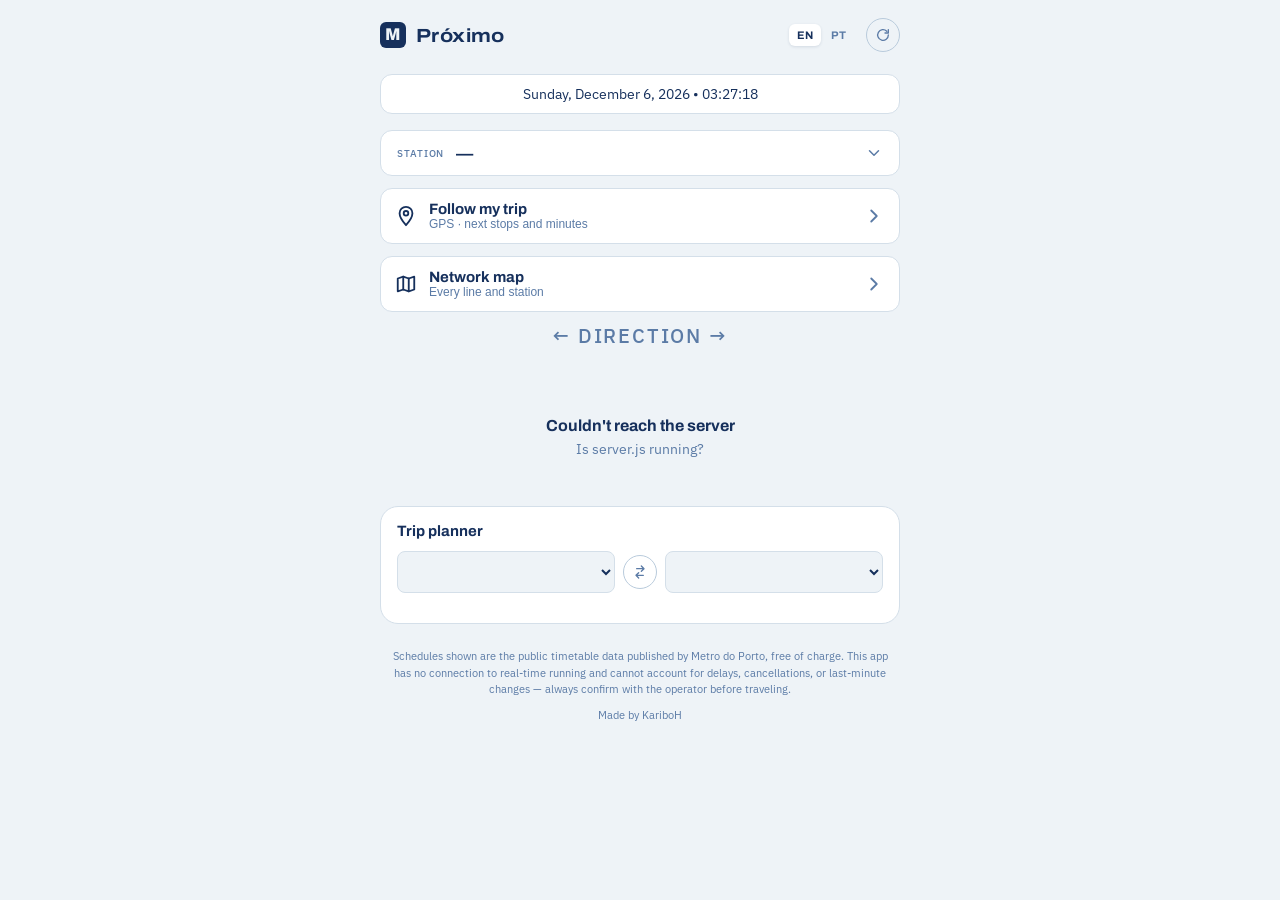
==== commit ff571f61: "Add network map; trip view "All lines" option; ignore GPS noise - Network map ("Mapa da rede"): ever" ====
--- a/public/index.html
+++ b/public/index.html
@@ -73,6 +73,20 @@
       </svg>
     </button>
 
+    <button type="button" class="trip-cta trip-cta--map" id="map-open">
+      <svg viewBox="0 0 24 24" aria-hidden="true">
+        <path d="M3 6l6-2 6 2 6-2v14l-6 2-6-2-6 2Z" />
+        <path d="M9 4v14M15 6v14" />
+      </svg>
+      <span class="trip-cta__text">
+        <span class="trip-cta__title" data-i18n="map.open">Network map</span>
+        <span class="trip-cta__hint" data-i18n="map.openHint">Every line and station</span>
+      </span>
+      <svg class="trip-cta__chev" viewBox="0 0 24 24" aria-hidden="true">
+        <path d="M9 6l6 6-6 6" />
+      </svg>
+    </button>
+
     <section class="picker" aria-labelledby="picker-heading">
       <h2 class="picker__heading" id="picker-heading" data-i18n="direction.heading">Direction</h2>
       <div class="picker__diagram" id="diagram"></div>
@@ -110,6 +124,26 @@
 
   <footer class="footer">Made by KariboH<span class="footer__version" id="app-version"></span></footer>
 
+  <section class="netmap" id="netmap" hidden aria-labelledby="map-title">
+    <div class="netmap__bar">
+      <button type="button" class="trip__close" id="map-close" data-i18n-aria-label="map.close">
+        <svg viewBox="0 0 24 24" aria-hidden="true">
+          <path d="M6 6l12 12M18 6 6 18" />
+        </svg>
+      </button>
+      <h2 class="trip__title" id="map-title" data-i18n="map.title">Network map</h2>
+    </div>
+    <div class="netmap__chips" id="map-chips"></div>
+    <div class="netmap__stage" id="map-stage"></div>
+    <div class="netmap__zoom">
+      <button type="button" data-map-zoom="in" data-i18n-aria-label="map.zoomIn">+</button>
+      <button type="button" data-map-zoom="out" data-i18n-aria-label="map.zoomOut">−</button>
+      <button type="button" data-map-zoom="fit" data-i18n-aria-label="map.fit">⤢</button>
+    </div>
+    <p class="netmap__hint" data-i18n="map.hint">Drag to move · pinch or scroll to zoom · tap a station</p>
+    <div class="nm-card" id="map-card" hidden></div>
+  </section>
+
   <section class="trip" id="trip" hidden aria-labelledby="trip-title">
     <div class="trip__bar">
       <button type="button" class="trip__close" id="trip-close" data-i18n-aria-label="trip.close">
--- a/public/style.css
+++ b/public/style.css
@@ -1309,7 +1309,10 @@
   font-variation-settings: "wdth" 110;
   line-height: 1.05;
   color: var(--ink);
-  overflow-wrap: anywhere;
+  overflow-wrap: break-word;
+}
+.trip__stop.is-long {
+  font-size: clamp(22px, 6.4vw, 30px);
 }
 .trip__towards {
   margin-top: 6px;
@@ -1436,9 +1439,23 @@
 .trip__linebtn[aria-pressed="true"] {
   box-shadow: 0 0 0 3px var(--glaze), 0 0 0 5px var(--line);
 }
-.tnav__lines:has([aria-pressed="true"]) .trip__linebtn[aria-pressed="false"],
+/* One line picked: the others fade. "All" picked: every line stays lit. */
+.tnav__lines:has(.trip__linebtn:not(.is-all)[aria-pressed="true"]) .trip__linebtn:not(.is-all)[aria-pressed="false"],
 .troute__split:has([aria-pressed="true"]) .trip__linebtn[aria-pressed="false"] {
   opacity: 0.3;
+}
+.trip__linebtn.is-all {
+  padding: 0 12px;
+  border: 1.5px solid var(--hairline-firm);
+  background: var(--glaze);
+  color: var(--ink);
+  font-size: 12px;
+}
+.trip__linebtn.is-all[aria-pressed="true"] {
+  border-color: var(--ink);
+  background: var(--ink);
+  color: #fff;
+  box-shadow: none;
 }
 .trip__linebtn--sm {
   min-width: 30px;
@@ -1706,26 +1723,28 @@
   background: var(--glaze);
   transform: translate(-50%, -50%);
 }
-.tnav__name {
+/* Name with its minutes underneath, centred on the station's dot — the
+   full width is left for long names like "NorteShopping I Sete Bicas". */
+.tnav__label {
   position: absolute;
   top: 0;
   left: calc(var(--x) + var(--track-w) / 2 + 14px);
-  right: 64px;
+  right: 12px;
+  display: flex;
+  flex-direction: column;
   transform: translateY(-50%);
+  text-shadow: 0 0 3px var(--glaze), 0 0 3px var(--glaze);
+}
+.tnav__name {
   font-family: var(--display);
   font-size: 15px;
   font-weight: 600;
   line-height: 1.15;
   color: var(--ink);
-  text-shadow: 0 0 3px var(--glaze), 0 0 3px var(--glaze);
 }
 .tnav__min {
-  position: absolute;
-  top: 0;
-  right: 12px;
-  transform: translateY(-50%);
   font-family: var(--data);
-  font-size: 13px;
+  font-size: 12px;
   color: var(--ink-soft);
   white-space: nowrap;
 }
@@ -1905,3 +1924,205 @@
     transition: none;
   }
 }
+
+/* ── Network map ────────────────────────────────────────────────────
+   Full-screen schematic of every line. map.js draws it in SVG and moves
+   one group for pan/zoom; the stage takes all touch gestures itself. */
+body.is-mapping {
+  overflow: hidden;
+}
+.netmap {
+  position: fixed;
+  inset: 0;
+  z-index: 50;
+  display: flex;
+  flex-direction: column;
+  background: var(--porcelain);
+  padding: env(safe-area-inset-top) 0 env(safe-area-inset-bottom);
+}
+.netmap[hidden] {
+  display: none;
+}
+.netmap__bar {
+  display: flex;
+  align-items: center;
+  gap: 10px;
+  padding: 14px var(--pad) 8px;
+}
+.netmap__chips {
+  display: flex;
+  gap: 6px;
+  padding: 0 var(--pad) 10px;
+  overflow-x: auto;
+  scrollbar-width: none;
+}
+.netmap__chips .trip__linebtn {
+  flex: none;
+  min-width: 34px;
+  height: 34px;
+  border-radius: 17px;
+  font-size: 14px;
+}
+.netmap__chips:has(.trip__linebtn:not(.is-all)[aria-pressed="true"]) .trip__linebtn:not(.is-all)[aria-pressed="false"] {
+  opacity: 0.3;
+}
+.netmap__stage {
+  position: relative;
+  flex: 1;
+  min-height: 0;
+  overflow: hidden;
+  touch-action: none;
+  cursor: grab;
+  background-color: var(--glaze);
+  background-image: radial-gradient(var(--hairline) 1px, transparent 1.2px);
+  background-size: 22px 22px;
+  border-top: 1px solid var(--hairline);
+  border-bottom: 1px solid var(--hairline);
+}
+.netmap__stage:active {
+  cursor: grabbing;
+}
+.nm-svg {
+  display: block;
+  width: 100%;
+  height: 100%;
+  user-select: none;
+  -webkit-user-select: none;
+}
+.netmap__zoom {
+  position: absolute;
+  right: 14px;
+  bottom: calc(52px + env(safe-area-inset-bottom));
+  display: flex;
+  flex-direction: column;
+  gap: 6px;
+}
+.netmap__zoom button {
+  width: 40px;
+  height: 40px;
+  border: 1px solid var(--hairline-firm);
+  border-radius: 10px;
+  background: var(--glaze);
+  color: var(--ink);
+  font-family: var(--display);
+  font-size: 20px;
+  font-weight: 700;
+  line-height: 1;
+  cursor: pointer;
+  box-shadow: 0 2px 6px rgba(22, 48, 92, 0.12);
+}
+.netmap__hint {
+  margin: 0;
+  padding: 8px var(--pad) 10px;
+  font-size: 11px;
+  color: var(--ink-soft);
+}
+
+/* Map drawing */
+.nm-route path {
+  fill: none;
+  stroke-width: 4.2;
+  stroke-linecap: round;
+  stroke-linejoin: round;
+}
+.nm-route path.nm-express {
+  stroke: #fff;
+  stroke-width: 1;
+}
+.nm-stop-edge {
+  stroke: var(--ink);
+  stroke-width: 8.5;
+  stroke-linecap: round;
+}
+.nm-stop-fill {
+  stroke: #fff;
+  stroke-width: 5.5;
+  stroke-linecap: round;
+}
+.nm-bx {
+  fill: #c63920;
+}
+.nm-hit {
+  fill: transparent;
+  cursor: pointer;
+}
+.nm-label text {
+  font-family: var(--body);
+  font-size: 9.5px;
+  fill: var(--ink);
+  paint-order: stroke;
+  stroke: var(--glaze);
+  stroke-width: 3px;
+  stroke-linejoin: round;
+  cursor: pointer;
+}
+.nm-badge text {
+  font-family: var(--display);
+  font-size: 9px;
+  font-weight: 800;
+  fill: #fff;
+}
+/* One line picked: the rest fades (map.js adds the per-line rules). */
+.netmap svg[data-focus] .nm-route,
+.netmap svg[data-focus] .nm-badge,
+.netmap svg[data-focus] .nm-stop,
+.netmap svg[data-focus] .nm-label {
+  opacity: 0.12;
+  transition: opacity 0.25s;
+}
+
+/* Station card */
+.nm-card {
+  position: absolute;
+  left: var(--pad);
+  right: calc(var(--pad) + 56px);
+  bottom: calc(52px + env(safe-area-inset-bottom));
+  display: grid;
+  gap: 10px;
+  padding: 14px;
+  background: var(--glaze);
+  border: 1px solid var(--hairline);
+  border-radius: var(--r-lg);
+  box-shadow: 0 6px 18px rgba(22, 48, 92, 0.16);
+}
+.nm-card[hidden] {
+  display: none;
+}
+.nm-card__head {
+  display: flex;
+  align-items: center;
+  gap: 10px;
+}
+.nm-card__name {
+  flex: 1;
+  font-family: var(--display);
+  font-size: 18px;
+  font-weight: 800;
+  color: var(--ink);
+}
+.nm-card__lines {
+  display: flex;
+  flex-wrap: wrap;
+  gap: 4px;
+}
+.nm-card__lines .badge {
+  min-width: 24px;
+  height: 24px;
+  font-size: 12px;
+}
+.nm-card__go {
+  padding: 11px;
+  border: 0;
+  border-radius: 10px;
+  background: var(--ink);
+  color: var(--glaze);
+  font-family: var(--display);
+  font-size: 15px;
+  font-weight: 600;
+  cursor: pointer;
+}
+.nm-here {
+  fill: none;
+  stroke: var(--trip-accent);
+  stroke-width: 3;
+}
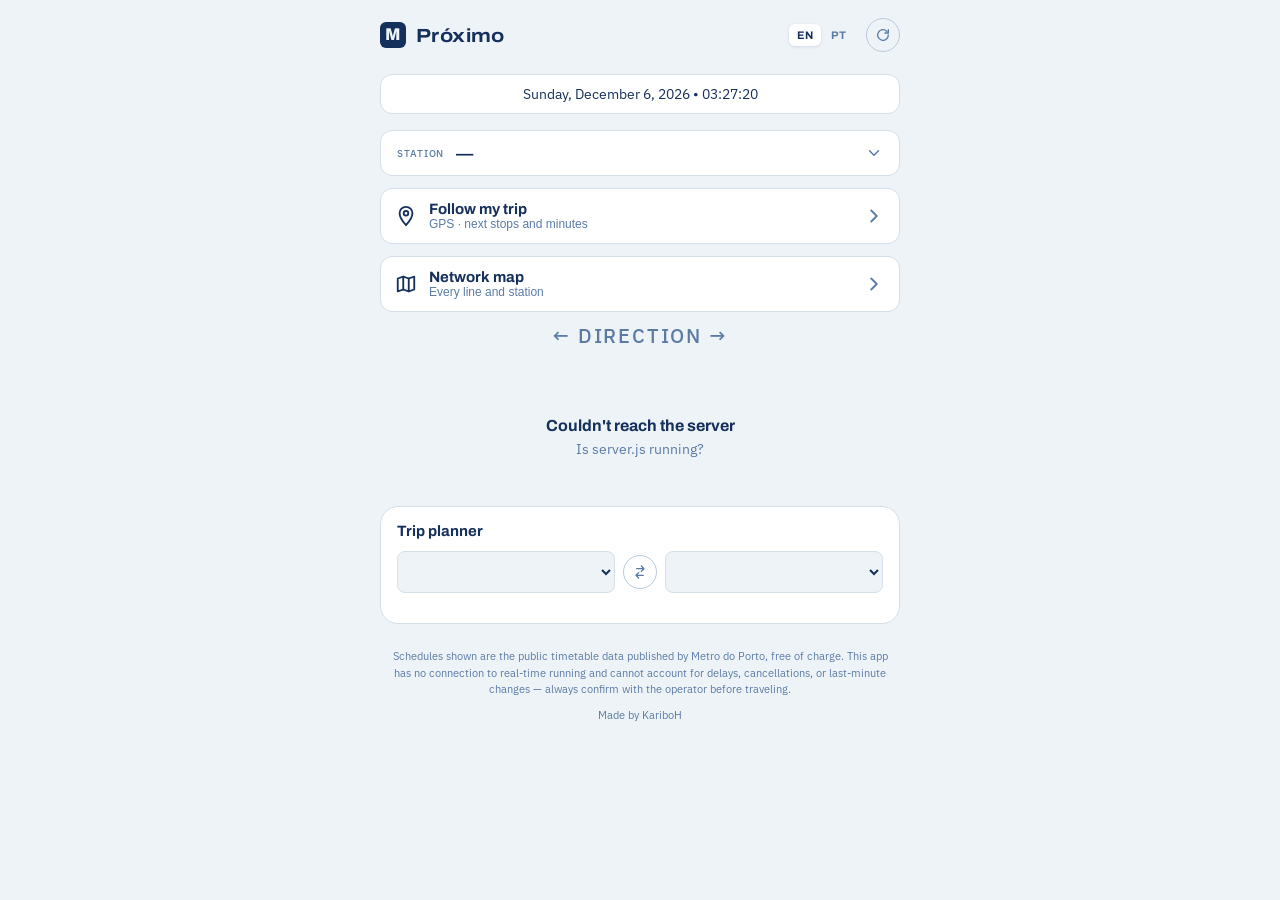
==== commit d7e5f696: "Trip GPS view: branches at splits, 3-station auto-zoom, smoother motion - At a split with no line ch" ====
--- a/public/index.html
+++ b/public/index.html
@@ -157,8 +157,8 @@
     <div class="trip__body" id="trip-body">
       <div id="trip-hero" aria-live="polite"></div>
       <div class="tnav" id="trip-nav" hidden>
-        <div class="tnav__track tnav__track--behind"></div>
-        <div class="tnav__track tnav__track--ahead"></div>
+        <div class="tnav__clip tnav__clip--behind"><div class="tnav__track tnav__track--behind"></div></div>
+        <div class="tnav__clip tnav__clip--ahead"><div class="tnav__track tnav__track--ahead"></div></div>
         <div class="tnav__fork"></div>
         <div class="tnav__stops"></div>
         <span class="tnav__pulse" aria-hidden="true"></span>
--- a/public/style.css
+++ b/public/style.css
@@ -1680,12 +1680,32 @@
 .tnav[hidden] {
   display: none;
 }
+/* Each track sits in a clip box that ends at you: the coloured strip ahead
+   is long and only moved (cheap, smooth), the box cuts it off at --you. */
+.tnav__clip {
+  position: absolute;
+  left: 0;
+  right: 0;
+  overflow: hidden;
+  pointer-events: none;
+}
+.tnav__clip--ahead {
+  top: 0;
+  height: var(--you);
+}
+.tnav__clip--behind {
+  top: var(--you);
+  bottom: 0;
+}
 .tnav__track {
   position: absolute;
   top: 0;
   left: calc(var(--x) - var(--track-w) / 2);
-  height: 0;
-  transition: transform 1s linear, height 1s linear, left 0.5s ease;
+  transition: left 0.5s ease;
+}
+.tnav__track--ahead {
+  height: 4000px;
+  transition: transform 1s linear, left 0.5s ease;
 }
 .tnav__track .trip-tracks {
   height: 100%;
@@ -1712,10 +1732,13 @@
   height: 0;
   transition: transform 1s linear;
 }
+/* --sx / --sw: a station on a branch past a split sits on that branch's
+   own bundle instead of the main track. */
 .tnav__dot {
   position: absolute;
   top: 0;
-  left: var(--x);
+  left: var(--sx, var(--x));
+  transition: left 0.5s ease;
   width: 16px;
   height: 16px;
   border: 3px solid var(--ink);
@@ -1728,12 +1751,34 @@
 .tnav__label {
   position: absolute;
   top: 0;
-  left: calc(var(--x) + var(--track-w) / 2 + 14px);
+  left: calc(var(--sx, var(--x)) + var(--sw, var(--track-w)) / 2 + 14px);
   right: 12px;
   display: flex;
   flex-direction: column;
   transform: translateY(-50%);
+  transition: left 0.5s ease, opacity 0.3s ease;
   text-shadow: 0 0 3px var(--glaze), 0 0 3px var(--glaze);
+}
+/* A branch fanning out to the left gets its names on the left. */
+.tnav__stop.is-left .tnav__label {
+  left: 8px;
+  right: calc(100% - var(--sx) + var(--sw) / 2 + 14px);
+  align-items: flex-end;
+  text-align: right;
+}
+.tnav__tag {
+  display: inline-block;
+  margin-left: 3px;
+  padding: 0 4px;
+  border-radius: 6px;
+  background: var(--line);
+  color: #fff;
+  font-family: var(--display);
+  font-size: 9px;
+  font-style: normal;
+  font-weight: 700;
+  line-height: 1.5;
+  text-shadow: none;
 }
 .tnav__name {
   font-family: var(--display);
@@ -1769,8 +1814,9 @@
 }
 .tnav__stop.is-next .tnav__name,
 .tnav__stop.is-current .tnav__name {
-  font-size: 18px;
+  font-size: 16px;
   font-weight: 800;
+  overflow-wrap: break-word;
 }
 .tnav__stop.is-next .tnav__min {
   color: var(--trip-accent);
@@ -1832,16 +1878,17 @@
 .tnav__forksvg path {
   fill: none;
   stroke-width: 6;
-  stroke-linecap: round;
-  opacity: 0.85;
-}
-.tnav__branch {
-  position: absolute;
-  top: -96px;
-  display: flex;
-  flex-direction: column;
-  gap: 4px;
-  transform: translate(-50%, -100%);
+}
+/* Arrows running up the branches, matching the stripes' chevron pace. */
+.tnav__forksvg path.tnav__forkarrows {
+  stroke: #fff;
+  stroke-width: 1.4;
+  stroke-dasharray: 3 9;
+  opacity: 0.55;
+  animation: trip-fork-dash 1.6s linear infinite;
+}
+@keyframes trip-fork-dash {
+  to { stroke-dashoffset: -12; }
 }
 
 /* Bottom bar: possible lines and time to the end. */
@@ -1914,6 +1961,7 @@
 
 @media (prefers-reduced-motion: reduce) {
   .trip-tracks i::after,
+  .tnav__forksvg path.tnav__forkarrows,
   .tnav__pulse,
   .troute__row.is-you .troute__dot::after {
     animation: none;
@@ -2126,3 +2174,6 @@
   stroke: var(--trip-accent);
   stroke-width: 3;
 }
+.tnav__stop.is-quiet .tnav__label {
+  opacity: 0;
+}
